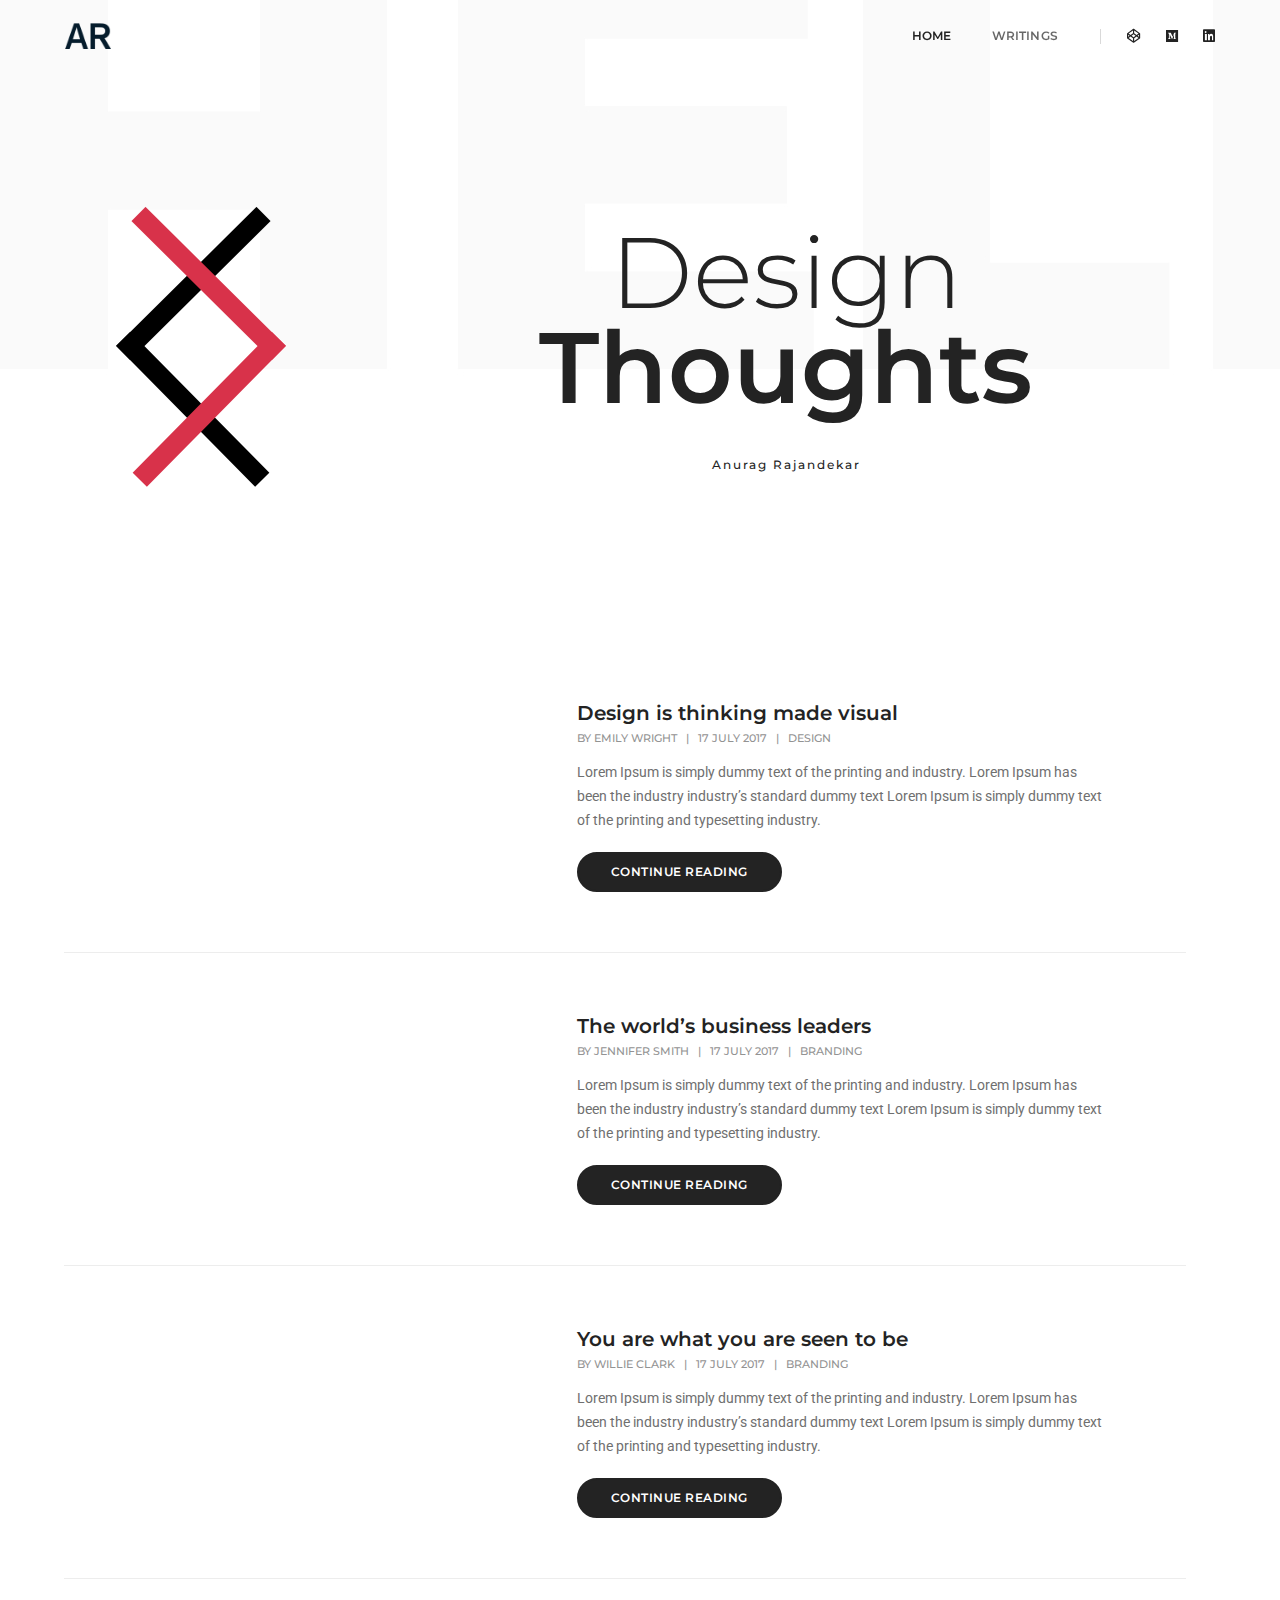
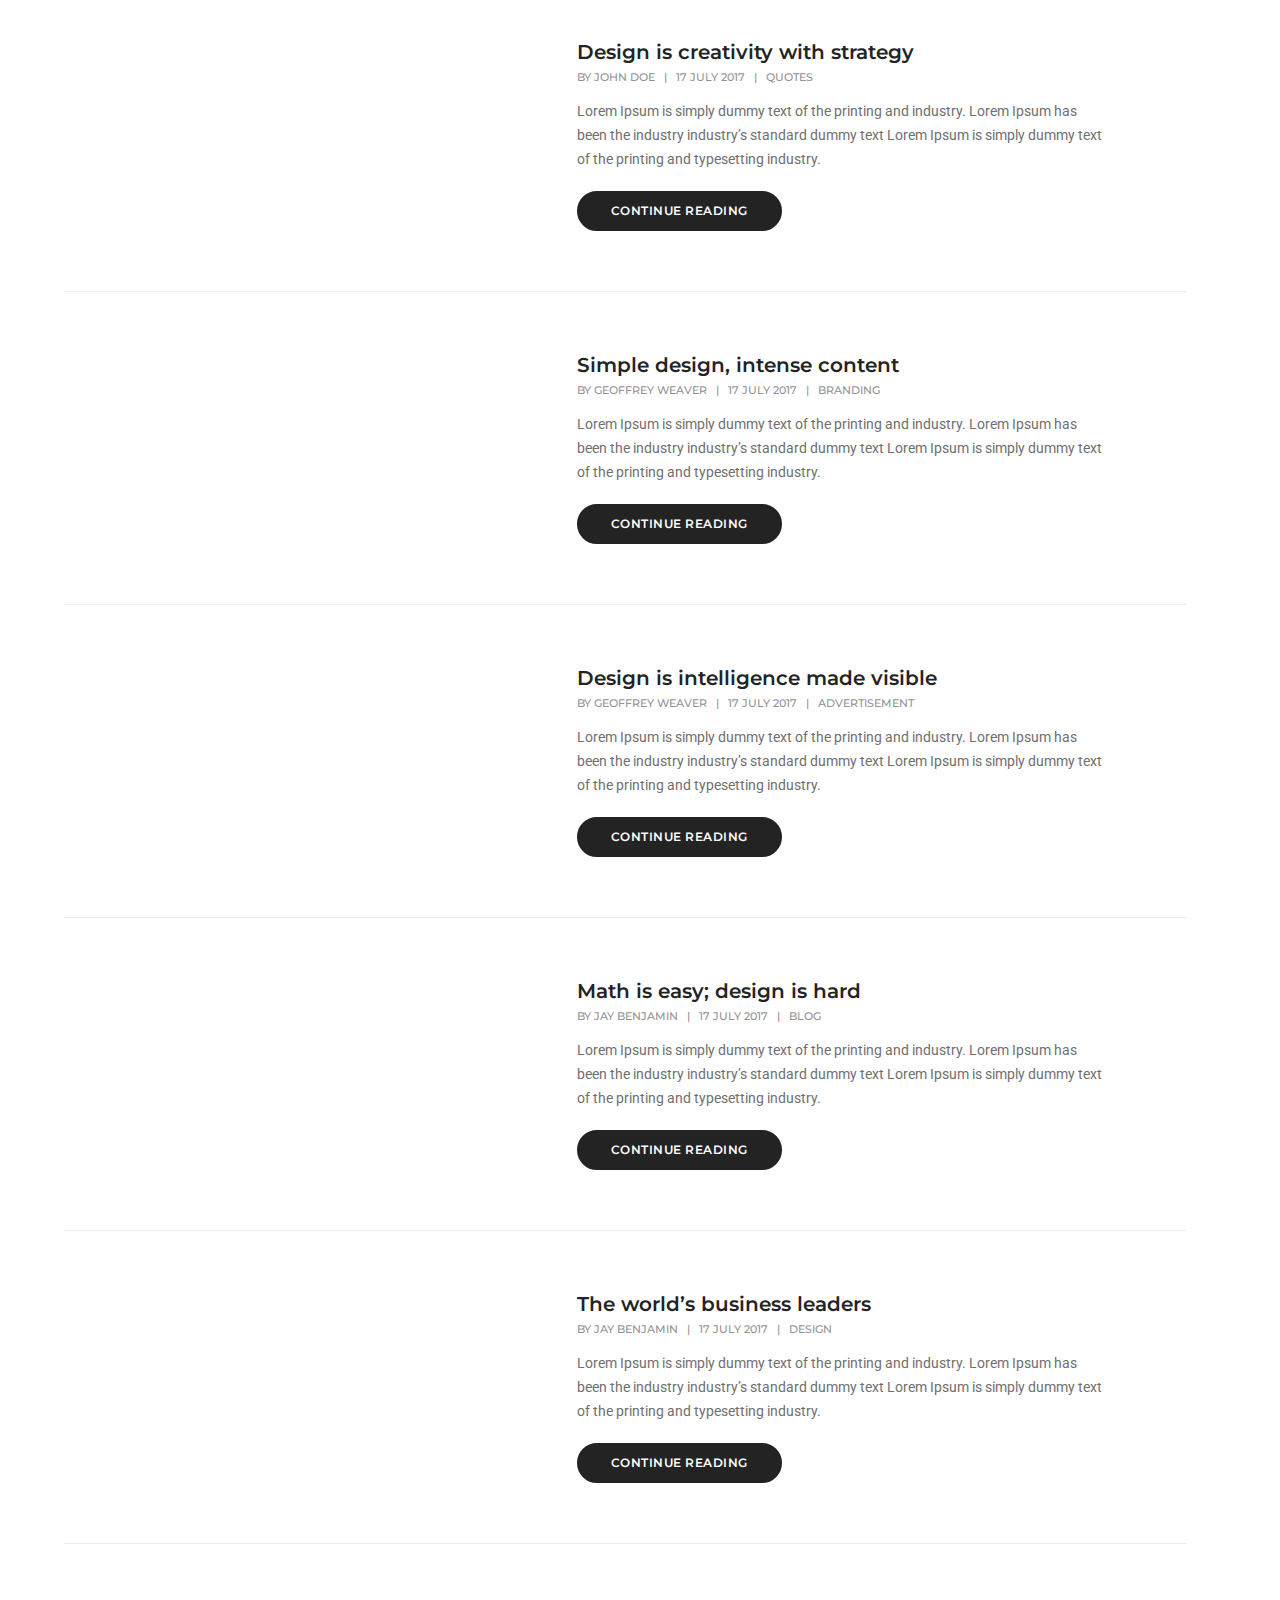
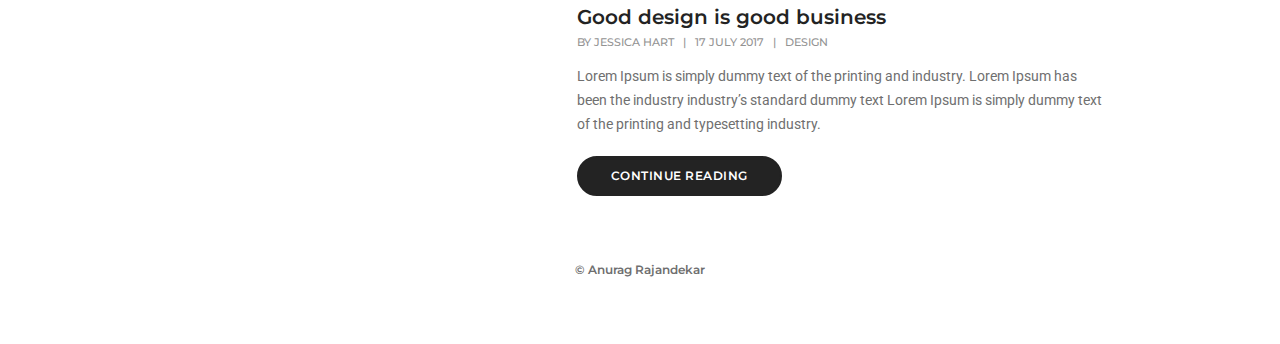
==== blog-list-full-width.html @ e28bc780 "Portfolio Site Changes" ====
<!doctype html>
<html class="no-js" lang="en">
    <head>
        <!-- title -->
        <title>POFO – Creative Agency, Corporate and Portfolio Multi-purpose Template</title>
        <meta charset="utf-8">
        <meta http-equiv="X-UA-Compatible" content="IE=edge" />
        <meta name="viewport" content="width=device-width,initial-scale=1.0,maximum-scale=1" />
        <meta name="author" content="ThemeZaa">
        <!-- description -->
        <meta name="description" content="POFO is a highly creative, modern, visually stunning and Bootstrap responsive multipurpose agency and portfolio HTML5 template with 25 ready home page demos.">
        <!-- keywords -->
        <meta name="keywords" content="creative, modern, clean, bootstrap responsive, html5, css3, portfolio, blog, agency, templates, multipurpose, one page, corporate, start-up, studio, branding, designer, freelancer, carousel, parallax, photography, personal, masonry, grid, coming soon, faq">
        <!-- favicon -->
        <link rel="shortcut icon" href="images/favicon.png">
        <link rel="apple-touch-icon" href="images/apple-touch-icon-57x57.png">
        <link rel="apple-touch-icon" sizes="72x72" href="images/apple-touch-icon-72x72.png">
        <link rel="apple-touch-icon" sizes="114x114" href="images/apple-touch-icon-114x114.png">
        <!-- animation -->
        <!-- <link rel="stylesheet" href="css/animate.css" /> -->
        <!-- bootstrap -->
        <link rel="stylesheet" href="css/bootstrap.min.css" />
        <!-- et line icon --> 
        <link rel="stylesheet" href="css/et-line-icons.css" />
        <!-- font-awesome icon -->
        <link rel="stylesheet" href="css/font-awesome.min.css" />
        <!-- themify icon -->
        <link rel="stylesheet" href="css/themify-icons.css">
        <!-- swiper carousel -->
        <link rel="stylesheet" href="css/swiper.min.css">
        <!-- justified gallery  -->
        <link rel="stylesheet" href="css/justified-gallery.min.css">
        <!-- magnific popup -->
        <link rel="stylesheet" href="css/magnific-popup.css" />
        <!-- revolution slider -->
        <link rel="stylesheet" type="text/css" href="revolution/css/settings.css" media="screen" />
        <link rel="stylesheet" type="text/css" href="revolution/css/layers.css">
        <link rel="stylesheet" type="text/css" href="revolution/css/navigation.css">
        <!-- bootsnav -->
        <link rel="stylesheet" href="css/bootsnav.css">
        <!-- style -->
        <link rel="stylesheet" href="css/style.css" />
        <!-- responsive css -->
        <link rel="stylesheet" href="css/responsive.css" />
        <!--[if IE]>
            <script src="js/html5shiv.js"></script>
        <![endif]-->
    </head>
    <body>
        <!-- start header -->
        <header>
            <!-- start navigation -->
            <nav class="navbar navbar-default bootsnav navbar-top header-light background-transparent nav-box-width navbar-expand-lg">
                <div class="container-fluid nav-header-container">
                    <!-- start logo -->
                    <div class="col-auto pl-0">
                        <a href="index.html" title="Pofo" class="logo"><img src="images/logo.png" data-rjs="images/logo@2x.png" class="logo-dark default" alt="Pofo"><img src="images/logo-white.png" data-rjs="images/logo-white@2x.png" alt="Pofo" class="logo-light"></a>
                    </div>
                    <!-- end logo -->
                    <div class="col accordion-menu pr-0 pr-md-3">
                        <button type="button" class="navbar-toggler collapsed" data-toggle="collapse" data-target="#navbar-collapse-toggle-1">
                            <span class="sr-only">toggle navigation</span>
                            <span class="icon-bar"></span>
                            <span class="icon-bar"></span>
                            <span class="icon-bar"></span>
                        </button>
                        <div class="navbar-collapse collapse justify-content-end" id="navbar-collapse-toggle-1">
                            <ul id="accordion" class="nav navbar-nav no-margin alt-font text-normal" data-in="fadeIn" data-out="fadeOut">
                                <!-- start menu item -->
                                <li class="dropdown megamenu-fw">
                                    <a href="index.html">Home</a>
                                </li>
                                <li class="dropdown megamenu-fw active">
                                    <a href="#">Writings</a>
                                </li>
                                <!-- end menu item -->
                            </ul>
                        </div>
                    </div>
                    <div class="col-auto pr-0">
                        <div class="header-social-icon d-none d-md-inline-block">
                            <a href="https://codepen.io/anuragrajandekar" title="Codepen" target="_blank"><i class="fab fa-codepen" aria-hidden="true"></i></a>
                            <a href="https://medium.com/@anurag.rajandekar" title="Medium" target="_blank"><i class="fab fa-medium"></i></a>
                            <a href="http://linkedin.com/anurag-rajandekar" title="Linkedin" target="_blank"><i class="fab fa-linkedin"></i></a>                          
                        </div>
                    </div>
                </div>
            </nav>
            <!-- end navigation --> 
        </header>
        <!-- end header -->

                <!-- start hero section -->
        <section class="wow fadeIn no-padding mobile-height parallax" data-stellar-background-ratio="0.5" style="background-image: url('images/homepage-option18-banner.jpg')">
            <div class="container text-center one-third-screen md-height-350px sm-height-500px xs-height-auto xs-padding-40px-top xs-padding-50px-bottom">
                <div class="row">
                    <div class="col-md-3 col-sm-3 col-xs-12 display-table one-third-screen md-height-350px sm-height-500px xs-height-auto text-center wow bounceInLeft xs-height-auto xs-margin-30px-bottom">
                        <div class="display-table-cell vertical-align-middle">
                            <img alt="" src="images/homepage-option18-image.png">
                        </div>
                    </div>
                    <div class="col-md-9 col-sm-9 col-xs-12 display-table one-third-screen md-height-350px sm-height-500px xs-height-auto text-center wow bounceInRight xs-height-auto">
                        <div class="display-table-cell vertical-align-middle">
                            <div class="font-weight-300 alt-font title-large text-extra-dark-gray display-inline-block vertical-align-bottom margin-auto">Design  <span class="font-weight-600 position-relative">Thoughts</span></div>
                            <div class="text-extra-dark-gray text-small margin-40px-top letter-spacing-2 alt-font xs-margin-10px-top">Anurag Rajandekar</div>
                        </div>
                    </div>
                </div>
            </div>
        </section>
        <!-- end hero section -->
        <!-- start blog list section --> 
        <section class="wow fadeIn no-padding">
            <div class="container-fluid padding-five-lr md-padding-25px-lr sm-padding-15px-lr">
                <div class="row">
                    <main class="col-12 col-lg-12 right-sidebar md-margin-60px-bottom sm-margin-40px-bottom md-padding-15px-lr">
                        <!-- start post item --> 
                        <div class="blog-post-content d-flex align-items-center flex-wrap margin-60px-bottom padding-60px-bottom border-bottom border-color-extra-light-gray md-margin-30px-bottom md-padding-30px-bottom text-center text-md-left md-no-border">
                            <div class="col-12 col-lg-5 blog-image p-0 md-margin-30px-bottom sm-margin-20px-bottom margin-45px-right md-no-margin-right">
                                <a href="blog-standard-post.html"><img src="http://placehold.it/1200x840" alt=""></a>
                            </div>
                            <div class="col-12 col-lg-6 blog-text p-0">
                                <div class="content margin-20px-bottom md-no-padding-left ">
                                    <a href="blog-standard-post.html" class="text-extra-dark-gray margin-5px-bottom alt-font text-extra-large font-weight-600 d-inline-block">Design is thinking made visual</a>
                                    <div class="text-medium-gray text-extra-small margin-15px-bottom text-uppercase alt-font"><span>By <a href="blog-grid.html" class="text-medium-gray">Emily Wright</a></span>&nbsp;&nbsp;&nbsp;|&nbsp;&nbsp;&nbsp;<span>17 july 2017</span>&nbsp;&nbsp;&nbsp;|&nbsp;&nbsp;&nbsp;<a href="blog-grid.html" class="text-medium-gray">Design</a></div>
                                    <p class="m-0 width-95">Lorem Ipsum is simply dummy text of the printing and industry. Lorem Ipsum has been the industry industry’s standard dummy text Lorem Ipsum is simply dummy text of the printing and typesetting industry.</p>
                                </div>
                                <a class="btn btn-medium btn-rounded btn-dark-gray text-uppercase" href="#">Continue Reading</a>
                            </div>
                        </div>
                        <!-- end post item -->  
                        <!-- start post item -->
                        <div class="blog-post-content d-flex align-items-center flex-wrap margin-60px-bottom padding-60px-bottom border-bottom border-color-extra-light-gray md-margin-30px-bottom md-padding-30px-bottom text-center text-md-left md-no-border">
                            <div class="col-12 col-lg-5 blog-image p-0 md-margin-30px-bottom sm-margin-20px-bottom margin-45px-right md-no-margin-right">
                                <a href="blog-gallery-post.html"><img src="http://placehold.it/1200x840" alt=""></a>
                            </div>
                            <div class="col-12 col-lg-6 blog-text p-0">
                                <div class="content margin-20px-bottom md-no-padding-left ">
                                    <a href="blog-gallery-post.html" class="text-extra-dark-gray margin-5px-bottom alt-font text-extra-large font-weight-600 d-inline-block">The world’s business leaders</a>
                                    <div class="text-medium-gray text-extra-small margin-15px-bottom text-uppercase alt-font"><span>By <a href="blog-grid.html" class="text-medium-gray">Jennifer Smith</a></span>&nbsp;&nbsp;&nbsp;|&nbsp;&nbsp;&nbsp;<span>17 july 2017</span>&nbsp;&nbsp;&nbsp;|&nbsp;&nbsp;&nbsp;<a href="blog-grid.html" class="text-medium-gray">Branding</a></div>
                                    <p class="m-0 width-95">Lorem Ipsum is simply dummy text of the printing and industry. Lorem Ipsum has been the industry industry’s standard dummy text Lorem Ipsum is simply dummy text of the printing and typesetting industry.</p>
                                </div>
                                <a class="btn btn-medium btn-rounded btn-dark-gray text-uppercase" href="#">Continue Reading</a>
                            </div>
                        </div>
                        <!-- end post item -->  
                        <!-- start post item -->
                        <div class="blog-post-content d-flex align-items-center flex-wrap margin-60px-bottom padding-60px-bottom border-bottom border-color-extra-light-gray md-margin-30px-bottom md-padding-30px-bottom text-center text-md-left md-no-border">
                            <div class="col-12 col-lg-5 blog-image p-0 md-margin-30px-bottom sm-margin-20px-bottom margin-45px-right md-no-margin-right">
                                <a href="blog-slider-post.html"><img src="http://placehold.it/1200x840" alt=""></a>
                            </div>
                            <div class="col-12 col-lg-6 blog-text p-0">
                                <div class="content margin-20px-bottom md-no-padding-left ">
                                    <a href="blog-slider-post.html" class="text-extra-dark-gray margin-5px-bottom alt-font text-extra-large font-weight-600 d-inline-block">You are what you are seen to be</a>
                                    <div class="text-medium-gray text-extra-small margin-15px-bottom text-uppercase alt-font"><span>By <a href="blog-grid.html" class="text-medium-gray">Willie Clark</a></span>&nbsp;&nbsp;&nbsp;|&nbsp;&nbsp;&nbsp;<span>17 july 2017</span>&nbsp;&nbsp;&nbsp;|&nbsp;&nbsp;&nbsp;<a href="blog-grid.html" class="text-medium-gray">Branding</a></div>
                                    <p class="m-0 width-95">Lorem Ipsum is simply dummy text of the printing and industry. Lorem Ipsum has been the industry industry’s standard dummy text Lorem Ipsum is simply dummy text of the printing and typesetting industry.</p>
                                </div>
                                <a class="btn btn-medium btn-rounded btn-dark-gray text-uppercase" href="#">Continue Reading</a>
                            </div>
                        </div>
                        <!-- end post item --> 
                        <!-- start post item -->
                        <div class="blog-post-content d-flex align-items-center flex-wrap margin-60px-bottom padding-60px-bottom border-bottom border-color-extra-light-gray md-margin-30px-bottom md-padding-30px-bottom text-center text-md-left md-no-border">
                            <div class="col-12 col-lg-5 blog-image p-0 md-margin-30px-bottom sm-margin-20px-bottom margin-45px-right md-no-margin-right">
                                <a href="blog-html5-video-post.html"><img src="http://placehold.it/1200x840" alt=""></a>
                            </div>
                            <div class="col-12 col-lg-6 blog-text p-0">
                                <div class="content margin-20px-bottom md-no-padding-left ">
                                    <a href="blog-html5-video-post.html" class="text-extra-dark-gray margin-5px-bottom alt-font text-extra-large font-weight-600 d-inline-block">Design is creativity with strategy</a>
                                    <div class="text-medium-gray text-extra-small margin-15px-bottom text-uppercase alt-font"><span>By <a href="blog-grid.html" class="text-medium-gray">John Doe</a></span>&nbsp;&nbsp;&nbsp;|&nbsp;&nbsp;&nbsp;<span>17 july 2017</span>&nbsp;&nbsp;&nbsp;|&nbsp;&nbsp;&nbsp;<a href="blog-grid.html" class="text-medium-gray">Quotes</a></div>
                                    <p class="m-0 width-95">Lorem Ipsum is simply dummy text of the printing and industry. Lorem Ipsum has been the industry industry’s standard dummy text Lorem Ipsum is simply dummy text of the printing and typesetting industry.</p>
                                </div>
                                <a class="btn btn-medium btn-rounded btn-dark-gray text-uppercase" href="#">Continue Reading</a>
                            </div>
                        </div>
                        <!-- end post item --> 
                        <!-- start post item -->
                        <div class="blog-post-content d-flex align-items-center flex-wrap margin-60px-bottom padding-60px-bottom border-bottom border-color-extra-light-gray md-margin-30px-bottom md-padding-30px-bottom text-center text-md-left md-no-border">
                            <div class="col-12 col-lg-5 blog-image p-0 md-margin-30px-bottom sm-margin-20px-bottom margin-45px-right md-no-margin-right">
                                <a href="blog-youtube-video-post.html"><img src="http://placehold.it/1200x840" alt=""></a>
                            </div>
                            <div class="col-12 col-lg-6 blog-text p-0">
                                <div class="content margin-20px-bottom md-no-padding-left ">
                                    <a href="blog-youtube-video-post.html" class="text-extra-dark-gray margin-5px-bottom alt-font text-extra-large font-weight-600 d-inline-block">Simple design, intense content</a>
                                    <div class="text-medium-gray text-extra-small margin-15px-bottom text-uppercase alt-font"><span>By <a href="blog-grid.html" class="text-medium-gray">Geoffrey Weaver</a></span>&nbsp;&nbsp;&nbsp;|&nbsp;&nbsp;&nbsp;<span>17 july 2017</span>&nbsp;&nbsp;&nbsp;|&nbsp;&nbsp;&nbsp;<a href="blog-grid.html" class="text-medium-gray">Branding</a></div>
                                    <p class="m-0 width-95">Lorem Ipsum is simply dummy text of the printing and industry. Lorem Ipsum has been the industry industry’s standard dummy text Lorem Ipsum is simply dummy text of the printing and typesetting industry.</p>
                                </div>
                                <a class="btn btn-medium btn-rounded btn-dark-gray text-uppercase" href="#">Continue Reading</a>
                            </div>
                        </div>
                        <!-- end post item -->   
                        <!-- start post item -->
                        <div class="blog-post-content d-flex align-items-center flex-wrap margin-60px-bottom padding-60px-bottom border-bottom border-color-extra-light-gray md-margin-30px-bottom md-padding-30px-bottom text-center text-md-left md-no-border">
                            <div class="col-12 col-lg-5 blog-image p-0 md-margin-30px-bottom sm-margin-20px-bottom margin-45px-right md-no-margin-right">
                                <a href="blog-vimeo-video-post.html"><img src="http://placehold.it/1200x840" alt=""></a>
                            </div>
                            <div class="col-12 col-lg-6 blog-text p-0">
                                <div class="content margin-20px-bottom md-no-padding-left">
                                    <a href="blog-vimeo-video-post.html" class="text-extra-dark-gray margin-5px-bottom alt-font text-extra-large font-weight-600 d-inline-block">Design is intelligence made visible</a>
                                    <div class="text-medium-gray text-extra-small margin-15px-bottom text-uppercase alt-font"><span>By <a href="blog-grid.html" class="text-medium-gray">Geoffrey Weaver</a></span>&nbsp;&nbsp;&nbsp;|&nbsp;&nbsp;&nbsp;<span>17 july 2017</span>&nbsp;&nbsp;&nbsp;|&nbsp;&nbsp;&nbsp;<a href="blog-grid.html" class="text-medium-gray">Advertisement</a></div>
                                    <p class="m-0 width-95">Lorem Ipsum is simply dummy text of the printing and industry. Lorem Ipsum has been the industry industry’s standard dummy text Lorem Ipsum is simply dummy text of the printing and typesetting industry.</p>
                                </div>
                                <a class="btn btn-medium btn-rounded btn-dark-gray text-uppercase" href="#">Continue Reading</a>
                            </div>
                        </div>
                        <!-- end post item -->  
                        <!-- start post item -->
                        <div class="blog-post-content d-flex align-items-center flex-wrap margin-60px-bottom padding-60px-bottom border-bottom border-color-extra-light-gray md-margin-30px-bottom md-padding-30px-bottom text-center text-md-left md-no-border">
                            <div class="col-12 col-lg-5 blog-image p-0 md-margin-30px-bottom sm-margin-20px-bottom margin-45px-right md-no-margin-right">
                                <a href="blog-standard-post.html"><img src="http://placehold.it/1200x840" alt=""></a>
                            </div>
                            <div class="col-12 col-lg-6 blog-text p-0">
                                <div class="content margin-20px-bottom md-no-padding-left ">
                                    <a href="blog-standard-post.html" class="text-extra-dark-gray margin-5px-bottom alt-font text-extra-large font-weight-600 d-inline-block">Math is easy; design is hard</a>
                                    <div class="text-medium-gray text-extra-small margin-15px-bottom text-uppercase alt-font"><span>By <a href="blog-grid.html" class="text-medium-gray">Jay Benjamin</a></span>&nbsp;&nbsp;&nbsp;|&nbsp;&nbsp;&nbsp;<span>17 july 2017</span>&nbsp;&nbsp;&nbsp;|&nbsp;&nbsp;&nbsp;<a href="blog-grid.html" class="text-medium-gray">Blog</a></div>
                                    <p class="m-0 width-95">Lorem Ipsum is simply dummy text of the printing and industry. Lorem Ipsum has been the industry industry’s standard dummy text Lorem Ipsum is simply dummy text of the printing and typesetting industry.</p>
                                </div>
                                <a class="btn btn-medium btn-rounded btn-dark-gray text-uppercase" href="#">Continue Reading</a>
                            </div>
                        </div>
                        <!-- end post item -->  
                        <!-- start post item -->
                        <div class="blog-post-content d-flex align-items-center flex-wrap margin-60px-bottom padding-60px-bottom border-bottom border-color-extra-light-gray md-margin-30px-bottom md-padding-30px-bottom text-center text-md-left md-no-border">
                            <div class="col-12 col-lg-5 blog-image p-0 md-margin-30px-bottom sm-margin-20px-bottom margin-45px-right md-no-margin-right">
                                <a href="blog-html5-video-post.html"><img src="http://placehold.it/1200x840" alt=""></a>
                            </div>
                            <div class="col-12 col-lg-6 blog-text p-0">
                                <div class="content margin-20px-bottom md-no-padding-left ">
                                    <a href="blog-html5-video-post.html" class="text-extra-dark-gray margin-5px-bottom alt-font text-extra-large font-weight-600 d-inline-block">The world’s business leaders</a>
                                    <div class="text-medium-gray text-extra-small margin-15px-bottom text-uppercase alt-font"><span>By <a href="blog-grid.html" class="text-medium-gray">Jay Benjamin</a></span>&nbsp;&nbsp;&nbsp;|&nbsp;&nbsp;&nbsp;<span>17 july 2017</span>&nbsp;&nbsp;&nbsp;|&nbsp;&nbsp;&nbsp;<a href="blog-grid.html" class="text-medium-gray">Design</a></div>
                                    <p class="m-0 width-95">Lorem Ipsum is simply dummy text of the printing and industry. Lorem Ipsum has been the industry industry’s standard dummy text Lorem Ipsum is simply dummy text of the printing and typesetting industry.</p>
                                </div>
                                <a class="btn btn-medium btn-rounded btn-dark-gray text-uppercase" href="#">Continue Reading</a>
                            </div>
                        </div>
                        <!-- end post item -->  
                        <!-- start post item -->
                        <div class="blog-post-content d-flex align-items-center flex-wrap text-center text-md-left">
                            <div class="col-12 col-lg-5 blog-image p-0 md-margin-30px-bottom sm-margin-20px-bottom margin-45px-right md-no-margin-right">
                                <a href="blog-blog-gallery-post.html-post.html"><img src="http://placehold.it/1200x840" alt=""></a>
                            </div>
                            <div class="col-12 col-lg-6 blog-text p-0">
                                <div class="content margin-20px-bottom md-no-padding-left ">
                                    <a href="blog-blog-gallery-post.html-post.html" class="text-extra-dark-gray margin-5px-bottom alt-font text-extra-large font-weight-600 d-inline-block">Good design is good business</a>
                                    <div class="text-medium-gray text-extra-small margin-15px-bottom text-uppercase alt-font"><span>By <a href="blog-grid.html" class="text-medium-gray">Jessica Hart</a></span>&nbsp;&nbsp;&nbsp;|&nbsp;&nbsp;&nbsp;<span>17 july 2017</span>&nbsp;&nbsp;&nbsp;|&nbsp;&nbsp;&nbsp;<a href="blog-grid.html" class="text-medium-gray">Design</a></div>
                                    <p class="m-0 width-95">Lorem Ipsum is simply dummy text of the printing and industry. Lorem Ipsum has been the industry industry’s standard dummy text Lorem Ipsum is simply dummy text of the printing and typesetting industry.</p>
                                </div>
                                <a class="btn btn-medium btn-rounded btn-dark-gray text-uppercase" href="#">Continue Reading</a>
                            </div>
                        </div>
                        <!-- end post item -->  
                    </main>
                    
                </div>
            </div>
        </section>
        <!-- end blog list section -->  
        <!-- start footer -->
        <footer class="footer-center-logo2 padding-five-tb xs-padding-30px-tb">
            <div class="container">
                <div class="row equalize xs-equalize-auto">
                    <!-- start copyright -->
                    <div class="col-lg-12 col-md-12 col-sm-12 col-xs-12 text-center alt-font text-small display-table sm-text-center">
                        <div class="display-table-cell vertical-align-middle">
                            <b>&COPY; Anurag Rajandekar</b>
                        </div>
                    </div>
                    <!-- end copyright -->
                </div>
            </div>
        </footer>
        <!-- end footer -->
        <!-- start scroll to top -->
        <a class="scroll-top-arrow" href="javascript:void(0);"><i class="ti-arrow-up"></i></a>
        <!-- end scroll to top  -->
        <!-- javascript libraries -->
        <script type="text/javascript" src="js/jquery.js"></script>
        <script type="text/javascript" src="js/modernizr.js"></script>
        <script type="text/javascript" src="js/bootstrap.bundle.js"></script>
        <script type="text/javascript" src="js/jquery.easing.1.3.js"></script>
        <script type="text/javascript" src="js/skrollr.min.js"></script>
        <script type="text/javascript" src="js/smooth-scroll.js"></script>
        <script type="text/javascript" src="js/jquery.appear.js"></script>
        <!-- menu navigation -->
        <script type="text/javascript" src="js/bootsnav.js"></script>
        <script type="text/javascript" src="js/jquery.nav.js"></script>
        <!-- animation -->
        <script type="text/javascript" src="js/wow.min.js"></script>
        <!-- page scroll -->
        <script type="text/javascript" src="js/page-scroll.js"></script>
        <!-- swiper carousel -->
        <script type="text/javascript" src="js/swiper.min.js"></script>
        <!-- counter -->
        <script type="text/javascript" src="js/jquery.count-to.js"></script>
        <!-- parallax -->
        <script type="text/javascript" src="js/jquery.stellar.js"></script>
        <!-- magnific popup -->
        <script type="text/javascript" src="js/jquery.magnific-popup.min.js"></script>
        <!-- portfolio with shorting tab -->
        <script type="text/javascript" src="js/isotope.pkgd.min.js"></script>
        <!-- images loaded -->
        <script type="text/javascript" src="js/imagesloaded.pkgd.min.js"></script>
        <!-- pull menu -->
        <script type="text/javascript" src="js/classie.js"></script>
        <script type="text/javascript" src="js/hamburger-menu.js"></script>
        <!-- counter  -->
        <script type="text/javascript" src="js/counter.js"></script>
        <!-- fit video  -->
        <script type="text/javascript" src="js/jquery.fitvids.js"></script>
        <!-- skill bars  -->
        <script type="text/javascript" src="js/skill.bars.jquery.js"></script> 
        <!-- justified gallery  -->
        <script type="text/javascript" src="js/justified-gallery.min.js"></script>
        <!--pie chart-->
        <script type="text/javascript" src="js/jquery.easypiechart.min.js"></script>
        <!-- retina -->
        <script type="text/javascript" src="js/retina.min.js"></script>
        <!-- revolution -->
        <script type="text/javascript" src="revolution/js/jquery.themepunch.tools.min.js"></script>
        <script type="text/javascript" src="revolution/js/jquery.themepunch.revolution.min.js"></script>
        <!-- revolution slider extensions (load below extensions JS files only on local file systems to make the slider work! The following part can be removed on server for on demand loading) -->
        <!--<script type="text/javascript" src="revolution/js/extensions/revolution.extension.actions.min.js"></script>
        <script type="text/javascript" src="revolution/js/extensions/revolution.extension.carousel.min.js"></script>
        <script type="text/javascript" src="revolution/js/extensions/revolution.extension.kenburn.min.js"></script>
        <script type="text/javascript" src="revolution/js/extensions/revolution.extension.layeranimation.min.js"></script>
        <script type="text/javascript" src="revolution/js/extensions/revolution.extension.migration.min.js"></script>
        <script type="text/javascript" src="revolution/js/extensions/revolution.extension.navigation.min.js"></script>
        <script type="text/javascript" src="revolution/js/extensions/revolution.extension.parallax.min.js"></script>
        <script type="text/javascript" src="revolution/js/extensions/revolution.extension.slideanims.min.js"></script>
        <script type="text/javascript" src="revolution/js/extensions/revolution.extension.video.min.js"></script>-->
        <!-- setting -->
        <script type="text/javascript" src="js/main.js"></script>
    </body>
</html>
---- css/et-line-icons.css ----
@font-face {
	font-family: 'et-line';
	src:url('../fonts/et-line.eot');
	src:url('../fonts/et-line.eot?#iefix') format('embedded-opentype'),
		url('../fonts/et-line.woff') format('woff'),
		url('../fonts/et-line.ttf') format('truetype'),
		url('../fonts/et-line.svg#et-line') format('svg');
	font-weight: normal;
	font-style: normal;
}

/* Use the following CSS code if you want to use data attributes for inserting your icons */
[data-icon]:before {
	font-family: 'et-line';
	content: attr(data-icon);
	speak: none;
	font-weight: normal;
	font-variant: normal;
	text-transform: none;
	line-height: 1;
	-webkit-font-smoothing: antialiased;
	-moz-osx-font-smoothing: grayscale;
	display:inline-block;
}

/* Use the following CSS code if you want to have a class per icon */
/*
Instead of a list of all class selectors,
you can use the generic selector below, but it's slower:
[class*="icon-"] {
*/
.icon-mobile, .icon-laptop, .icon-desktop, .icon-tablet, .icon-phone, .icon-document, .icon-documents, .icon-search, .icon-clipboard, .icon-newspaper, .icon-notebook, .icon-book-open, .icon-browser, .icon-calendar, .icon-presentation, .icon-picture, .icon-pictures, .icon-video, .icon-camera, .icon-printer, .icon-toolbox, .icon-briefcase, .icon-wallet, .icon-gift, .icon-bargraph, .icon-grid, .icon-expand, .icon-focus, .icon-edit, .icon-adjustments, .icon-ribbon, .icon-hourglass, .icon-lock, .icon-megaphone, .icon-shield, .icon-trophy, .icon-flag, .icon-map, .icon-puzzle, .icon-basket, .icon-envelope, .icon-streetsign, .icon-telescope, .icon-gears, .icon-key, .icon-paperclip, .icon-attachment, .icon-pricetags, .icon-lightbulb, .icon-layers, .icon-pencil, .icon-tools, .icon-tools-2, .icon-scissors, .icon-paintbrush, .icon-magnifying-glass, .icon-circle-compass, .icon-linegraph, .icon-mic, .icon-strategy, .icon-beaker, .icon-caution, .icon-recycle, .icon-anchor, .icon-profile-male, .icon-profile-female, .icon-bike, .icon-wine, .icon-hotairballoon, .icon-globe, .icon-genius, .icon-map-pin, .icon-dial, .icon-chat, .icon-heart, .icon-cloud, .icon-upload, .icon-download, .icon-target, .icon-hazardous, .icon-piechart, .icon-speedometer, .icon-global, .icon-compass, .icon-lifesaver, .icon-clock, .icon-aperture, .icon-quote, .icon-scope, .icon-alarmclock, .icon-refresh, .icon-happy, .icon-sad, .icon-facebook, .icon-twitter, .icon-googleplus, .icon-rss, .icon-tumblr, .icon-linkedin, .icon-dribbble {
	font-family: 'et-line';
	speak: none;
	font-style: normal;
	font-weight: normal;
	font-variant: normal;
	text-transform: none;
	line-height: 1.1;
	-webkit-font-smoothing: antialiased;
	-moz-osx-font-smoothing: grayscale;
	display:inline-block;
}
.icon-mobile:before {
	content: "\e000";
}
.icon-laptop:before {
	content: "\e001";
}
.icon-desktop:before {
	content: "\e002";
}
.icon-tablet:before {
	content: "\e003";
}
.icon-phone:before {
	content: "\e004";
}
.icon-document:before {
	content: "\e005";
}
.icon-documents:before {
	content: "\e006";
}
.icon-search:before {
	content: "\e007";
}
.icon-clipboard:before {
	content: "\e008";
}
.icon-newspaper:before {
	content: "\e009";
}
.icon-notebook:before {
	content: "\e00a";
}
.icon-book-open:before {
	content: "\e00b";
}
.icon-browser:before {
	content: "\e00c";
}
.icon-calendar:before {
	content: "\e00d";
}
.icon-presentation:before {
	content: "\e00e";
}
.icon-picture:before {
	content: "\e00f";
}
.icon-pictures:before {
	content: "\e010";
}
.icon-video:before {
	content: "\e011";
}
.icon-camera:before {
	content: "\e012";
}
.icon-printer:before {
	content: "\e013";
}
.icon-toolbox:before {
	content: "\e014";
}
.icon-briefcase:before {
	content: "\e015";
}
.icon-wallet:before {
	content: "\e016";
}
.icon-gift:before {
	content: "\e017";
}
.icon-bargraph:before {
	content: "\e018";
}
.icon-grid:before {
	content: "\e019";
}
.icon-expand:before {
	content: "\e01a";
}
.icon-focus:before {
	content: "\e01b";
}
.icon-edit:before {
	content: "\e01c";
}
.icon-adjustments:before {
	content: "\e01d";
}
.icon-ribbon:before {
	content: "\e01e";
}
.icon-hourglass:before {
	content: "\e01f";
}
.icon-lock:before {
	content: "\e020";
}
.icon-megaphone:before {
	content: "\e021";
}
.icon-shield:before {
	content: "\e022";
}
.icon-trophy:before {
	content: "\e023";
}
.icon-flag:before {
	content: "\e024";
}
.icon-map:before {
	content: "\e025";
}
.icon-puzzle:before {
	content: "\e026";
}
.icon-basket:before {
	content: "\e027";
}
.icon-envelope:before {
	content: "\e028";
}
.icon-streetsign:before {
	content: "\e029";
}
.icon-telescope:before {
	content: "\e02a";
}
.icon-gears:before {
	content: "\e02b";
}
.icon-key:before {
	content: "\e02c";
}
.icon-paperclip:before {
	content: "\e02d";
}
.icon-attachment:before {
	content: "\e02e";
}
.icon-pricetags:before {
	content: "\e02f";
}
.icon-lightbulb:before {
	content: "\e030";
}
.icon-layers:before {
	content: "\e031";
}
.icon-pencil:before {
	content: "\e032";
}
.icon-tools:before {
	content: "\e033";
}
.icon-tools-2:before {
	content: "\e034";
}
.icon-scissors:before {
	content: "\e035";
}
.icon-paintbrush:before {
	content: "\e036";
}
.icon-magnifying-glass:before {
	content: "\e037";
}
.icon-circle-compass:before {
	content: "\e038";
}
.icon-linegraph:before {
	content: "\e039";
}
.icon-mic:before {
	content: "\e03a";
}
.icon-strategy:before {
	content: "\e03b";
}
.icon-beaker:before {
	content: "\e03c";
}
.icon-caution:before {
	content: "\e03d";
}
.icon-recycle:before {
	content: "\e03e";
}
.icon-anchor:before {
	content: "\e03f";
}
.icon-profile-male:before {
	content: "\e040";
}
.icon-profile-female:before {
	content: "\e041";
}
.icon-bike:before {
	content: "\e042";
}
.icon-wine:before {
	content: "\e043";
}
.icon-hotairballoon:before {
	content: "\e044";
}
.icon-globe:before {
	content: "\e045";
}
.icon-genius:before {
	content: "\e046";
}
.icon-map-pin:before {
	content: "\e047";
}
.icon-dial:before {
	content: "\e048";
}
.icon-chat:before {
	content: "\e049";
}
.icon-heart:before {
	content: "\e04a";
}
.icon-cloud:before {
	content: "\e04b";
}
.icon-upload:before {
	content: "\e04c";
}
.icon-download:before {
	content: "\e04d";
}
.icon-target:before {
	content: "\e04e";
}
.icon-hazardous:before {
	content: "\e04f";
}
.icon-piechart:before {
	content: "\e050";
}
.icon-speedometer:before {
	content: "\e051";
}
.icon-global:before {
	content: "\e052";
}
.icon-compass:before {
	content: "\e053";
}
.icon-lifesaver:before {
	content: "\e054";
}
.icon-clock:before {
	content: "\e055";
}
.icon-aperture:before {
	content: "\e056";
}
.icon-quote:before {
	content: "\e057";
}
.icon-scope:before {
	content: "\e058";
}
.icon-alarmclock:before {
	content: "\e059";
}
.icon-refresh:before {
	content: "\e05a";
}
.icon-happy:before {
	content: "\e05b";
}
.icon-sad:before {
	content: "\e05c";
}
.icon-facebook:before {
	content: "\e05d";
}
.icon-twitter:before {
	content: "\e05e";
}
.icon-googleplus:before {
	content: "\e05f";
}
.icon-rss:before {
	content: "\e060";
}
.icon-tumblr:before {
	content: "\e061";
}
.icon-linkedin:before {
	content: "\e062";
}
.icon-dribbble:before {
	content: "\e063";
}
---- css/themify-icons.css ----
@font-face {
	font-family: 'themify';
	src:url('../fonts/themify.eot?-fvbane');
	src:url('../fonts/themify.eot?#iefix-fvbane') format('embedded-opentype'),
		url('../fonts/themify.woff?-fvbane') format('woff'),
		url('../fonts/themify.ttf?-fvbane') format('truetype'),
		url('../fonts/themify.svg?-fvbane#themify') format('svg');
	font-weight: normal;
	font-style: normal;
}

[class^="ti-"], [class*=" ti-"] {
	font-family: 'themify';
	speak: none;
	font-style: normal;
	font-weight: normal;
	font-variant: normal;
	text-transform: none;
	line-height: 1;

	/* Better Font Rendering =========== */
	-webkit-font-smoothing: antialiased;
	-moz-osx-font-smoothing: grayscale;
}

.ti-wand:before {
	content: "\e600";
}
.ti-volume:before {
	content: "\e601";
}
.ti-user:before {
	content: "\e602";
}
.ti-unlock:before {
	content: "\e603";
}
.ti-unlink:before {
	content: "\e604";
}
.ti-trash:before {
	content: "\e605";
}
.ti-thought:before {
	content: "\e606";
}
.ti-target:before {
	content: "\e607";
}
.ti-tag:before {
	content: "\e608";
}
.ti-tablet:before {
	content: "\e609";
}
.ti-star:before {
	content: "\e60a";
}
.ti-spray:before {
	content: "\e60b";
}
.ti-signal:before {
	content: "\e60c";
}
.ti-shopping-cart:before {
	content: "\e60d";
}
.ti-shopping-cart-full:before {
	content: "\e60e";
}
.ti-settings:before {
	content: "\e60f";
}
.ti-search:before {
	content: "\e610";
}
.ti-zoom-in:before {
	content: "\e611";
}
.ti-zoom-out:before {
	content: "\e612";
}
.ti-cut:before {
	content: "\e613";
}
.ti-ruler:before {
	content: "\e614";
}
.ti-ruler-pencil:before {
	content: "\e615";
}
.ti-ruler-alt:before {
	content: "\e616";
}
.ti-bookmark:before {
	content: "\e617";
}
.ti-bookmark-alt:before {
	content: "\e618";
}
.ti-reload:before {
	content: "\e619";
}
.ti-plus:before {
	content: "\e61a";
}
.ti-pin:before {
	content: "\e61b";
}
.ti-pencil:before {
	content: "\e61c";
}
.ti-pencil-alt:before {
	content: "\e61d";
}
.ti-paint-roller:before {
	content: "\e61e";
}
.ti-paint-bucket:before {
	content: "\e61f";
}
.ti-na:before {
	content: "\e620";
}
.ti-mobile:before {
	content: "\e621";
}
.ti-minus:before {
	content: "\e622";
}
.ti-medall:before {
	content: "\e623";
}
.ti-medall-alt:before {
	content: "\e624";
}
.ti-marker:before {
	content: "\e625";
}
.ti-marker-alt:before {
	content: "\e626";
}
.ti-arrow-up:before {
	content: "\e627";
}
.ti-arrow-right:before {
	content: "\e628";
}
.ti-arrow-left:before {
	content: "\e629";
}
.ti-arrow-down:before {
	content: "\e62a";
}
.ti-lock:before {
	content: "\e62b";
}
.ti-location-arrow:before {
	content: "\e62c";
}
.ti-link:before {
	content: "\e62d";
}
.ti-layout:before {
	content: "\e62e";
}
.ti-layers:before {
	content: "\e62f";
}
.ti-layers-alt:before {
	content: "\e630";
}
.ti-key:before {
	content: "\e631";
}
.ti-import:before {
	content: "\e632";
}
.ti-image:before {
	content: "\e633";
}
.ti-heart:before {
	content: "\e634";
}
.ti-heart-broken:before {
	content: "\e635";
}
.ti-hand-stop:before {
	content: "\e636";
}
.ti-hand-open:before {
	content: "\e637";
}
.ti-hand-drag:before {
	content: "\e638";
}
.ti-folder:before {
	content: "\e639";
}
.ti-flag:before {
	content: "\e63a";
}
.ti-flag-alt:before {
	content: "\e63b";
}
.ti-flag-alt-2:before {
	content: "\e63c";
}
.ti-eye:before {
	content: "\e63d";
}
.ti-export:before {
	content: "\e63e";
}
.ti-exchange-vertical:before {
	content: "\e63f";
}
.ti-desktop:before {
	content: "\e640";
}
.ti-cup:before {
	content: "\e641";
}
.ti-crown:before {
	content: "\e642";
}
.ti-comments:before {
	content: "\e643";
}
.ti-comment:before {
	content: "\e644";
}
.ti-comment-alt:before {
	content: "\e645";
}
.ti-close:before {
	content: "\e646";
}
.ti-clip:before {
	content: "\e647";
}
.ti-angle-up:before {
	content: "\e648";
}
.ti-angle-right:before {
	content: "\e649";
}
.ti-angle-left:before {
	content: "\e64a";
}
.ti-angle-down:before {
	content: "\e64b";
}
.ti-check:before {
	content: "\e64c";
}
.ti-check-box:before {
	content: "\e64d";
}
.ti-camera:before {
	content: "\e64e";
}
.ti-announcement:before {
	content: "\e64f";
}
.ti-brush:before {
	content: "\e650";
}
.ti-briefcase:before {
	content: "\e651";
}
.ti-bolt:before {
	content: "\e652";
}
.ti-bolt-alt:before {
	content: "\e653";
}
.ti-blackboard:before {
	content: "\e654";
}
.ti-bag:before {
	content: "\e655";
}
.ti-move:before {
	content: "\e656";
}
.ti-arrows-vertical:before {
	content: "\e657";
}
.ti-arrows-horizontal:before {
	content: "\e658";
}
.ti-fullscreen:before {
	content: "\e659";
}
.ti-arrow-top-right:before {
	content: "\e65a";
}
.ti-arrow-top-left:before {
	content: "\e65b";
}
.ti-arrow-circle-up:before {
	content: "\e65c";
}
.ti-arrow-circle-right:before {
	content: "\e65d";
}
.ti-arrow-circle-left:before {
	content: "\e65e";
}
.ti-arrow-circle-down:before {
	content: "\e65f";
}
.ti-angle-double-up:before {
	content: "\e660";
}
.ti-angle-double-right:before {
	content: "\e661";
}
.ti-angle-double-left:before {
	content: "\e662";
}
.ti-angle-double-down:before {
	content: "\e663";
}
.ti-zip:before {
	content: "\e664";
}
.ti-world:before {
	content: "\e665";
}
.ti-wheelchair:before {
	content: "\e666";
}
.ti-view-list:before {
	content: "\e667";
}
.ti-view-list-alt:before {
	content: "\e668";
}
.ti-view-grid:before {
	content: "\e669";
}
.ti-uppercase:before {
	content: "\e66a";
}
.ti-upload:before {
	content: "\e66b";
}
.ti-underline:before {
	content: "\e66c";
}
.ti-truck:before {
	content: "\e66d";
}
.ti-timer:before {
	content: "\e66e";
}
.ti-ticket:before {
	content: "\e66f";
}
.ti-thumb-up:before {
	content: "\e670";
}
.ti-thumb-down:before {
	content: "\e671";
}
.ti-text:before {
	content: "\e672";
}
.ti-stats-up:before {
	content: "\e673";
}
.ti-stats-down:before {
	content: "\e674";
}
.ti-split-v:before {
	content: "\e675";
}
.ti-split-h:before {
	content: "\e676";
}
.ti-smallcap:before {
	content: "\e677";
}
.ti-shine:before {
	content: "\e678";
}
.ti-shift-right:before {
	content: "\e679";
}
.ti-shift-left:before {
	content: "\e67a";
}
.ti-shield:before {
	content: "\e67b";
}
.ti-notepad:before {
	content: "\e67c";
}
.ti-server:before {
	content: "\e67d";
}
.ti-quote-right:before {
	content: "\e67e";
}
.ti-quote-left:before {
	content: "\e67f";
}
.ti-pulse:before {
	content: "\e680";
}
.ti-printer:before {
	content: "\e681";
}
.ti-power-off:before {
	content: "\e682";
}
.ti-plug:before {
	content: "\e683";
}
.ti-pie-chart:before {
	content: "\e684";
}
.ti-paragraph:before {
	content: "\e685";
}
.ti-panel:before {
	content: "\e686";
}
.ti-package:before {
	content: "\e687";
}
.ti-music:before {
	content: "\e688";
}
.ti-music-alt:before {
	content: "\e689";
}
.ti-mouse:before {
	content: "\e68a";
}
.ti-mouse-alt:before {
	content: "\e68b";
}
.ti-money:before {
	content: "\e68c";
}
.ti-microphone:before {
	content: "\e68d";
}
.ti-menu:before {
	content: "\e68e";
}
.ti-menu-alt:before {
	content: "\e68f";
}
.ti-map:before {
	content: "\e690";
}
.ti-map-alt:before {
	content: "\e691";
}
.ti-loop:before {
	content: "\e692";
}
.ti-location-pin:before {
	content: "\e693";
}
.ti-list:before {
	content: "\e694";
}
.ti-light-bulb:before {
	content: "\e695";
}
.ti-Italic:before {
	content: "\e696";
}
.ti-info:before {
	content: "\e697";
}
.ti-infinite:before {
	content: "\e698";
}
.ti-id-badge:before {
	content: "\e699";
}
.ti-hummer:before {
	content: "\e69a";
}
.ti-home:before {
	content: "\e69b";
}
.ti-help:before {
	content: "\e69c";
}
.ti-headphone:before {
	content: "\e69d";
}
.ti-harddrives:before {
	content: "\e69e";
}
.ti-harddrive:before {
	content: "\e69f";
}
.ti-gift:before {
	content: "\e6a0";
}
.ti-game:before {
	content: "\e6a1";
}
.ti-filter:before {
	content: "\e6a2";
}
.ti-files:before {
	content: "\e6a3";
}
.ti-file:before {
	content: "\e6a4";
}
.ti-eraser:before {
	content: "\e6a5";
}
.ti-envelope:before {
	content: "\e6a6";
}
.ti-download:before {
	content: "\e6a7";
}
.ti-direction:before {
	content: "\e6a8";
}
.ti-direction-alt:before {
	content: "\e6a9";
}
.ti-dashboard:before {
	content: "\e6aa";
}
.ti-control-stop:before {
	content: "\e6ab";
}
.ti-control-shuffle:before {
	content: "\e6ac";
}
.ti-control-play:before {
	content: "\e6ad";
}
.ti-control-pause:before {
	content: "\e6ae";
}
.ti-control-forward:before {
	content: "\e6af";
}
.ti-control-backward:before {
	content: "\e6b0";
}
.ti-cloud:before {
	content: "\e6b1";
}
.ti-cloud-up:before {
	content: "\e6b2";
}
.ti-cloud-down:before {
	content: "\e6b3";
}
.ti-clipboard:before {
	content: "\e6b4";
}
.ti-car:before {
	content: "\e6b5";
}
.ti-calendar:before {
	content: "\e6b6";
}
.ti-book:before {
	content: "\e6b7";
}
.ti-bell:before {
	content: "\e6b8";
}
.ti-basketball:before {
	content: "\e6b9";
}
.ti-bar-chart:before {
	content: "\e6ba";
}
.ti-bar-chart-alt:before {
	content: "\e6bb";
}
.ti-back-right:before {
	content: "\e6bc";
}
.ti-back-left:before {
	content: "\e6bd";
}
.ti-arrows-corner:before {
	content: "\e6be";
}
.ti-archive:before {
	content: "\e6bf";
}
.ti-anchor:before {
	content: "\e6c0";
}
.ti-align-right:before {
	content: "\e6c1";
}
.ti-align-left:before {
	content: "\e6c2";
}
.ti-align-justify:before {
	content: "\e6c3";
}
.ti-align-center:before {
	content: "\e6c4";
}
.ti-alert:before {
	content: "\e6c5";
}
.ti-alarm-clock:before {
	content: "\e6c6";
}
.ti-agenda:before {
	content: "\e6c7";
}
.ti-write:before {
	content: "\e6c8";
}
.ti-window:before {
	content: "\e6c9";
}
.ti-widgetized:before {
	content: "\e6ca";
}
.ti-widget:before {
	content: "\e6cb";
}
.ti-widget-alt:before {
	content: "\e6cc";
}
.ti-wallet:before {
	content: "\e6cd";
}
.ti-video-clapper:before {
	content: "\e6ce";
}
.ti-video-camera:before {
	content: "\e6cf";
}
.ti-vector:before {
	content: "\e6d0";
}
.ti-themify-logo:before {
	content: "\e6d1";
}
.ti-themify-favicon:before {
	content: "\e6d2";
}
.ti-themify-favicon-alt:before {
	content: "\e6d3";
}
.ti-support:before {
	content: "\e6d4";
}
.ti-stamp:before {
	content: "\e6d5";
}
.ti-split-v-alt:before {
	content: "\e6d6";
}
.ti-slice:before {
	content: "\e6d7";
}
.ti-shortcode:before {
	content: "\e6d8";
}
.ti-shift-right-alt:before {
	content: "\e6d9";
}
.ti-shift-left-alt:before {
	content: "\e6da";
}
.ti-ruler-alt-2:before {
	content: "\e6db";
}
.ti-receipt:before {
	content: "\e6dc";
}
.ti-pin2:before {
	content: "\e6dd";
}
.ti-pin-alt:before {
	content: "\e6de";
}
.ti-pencil-alt2:before {
	content: "\e6df";
}
.ti-palette:before {
	content: "\e6e0";
}
.ti-more:before {
	content: "\e6e1";
}
.ti-more-alt:before {
	content: "\e6e2";
}
.ti-microphone-alt:before {
	content: "\e6e3";
}
.ti-magnet:before {
	content: "\e6e4";
}
.ti-line-double:before {
	content: "\e6e5";
}
.ti-line-dotted:before {
	content: "\e6e6";
}
.ti-line-dashed:before {
	content: "\e6e7";
}
.ti-layout-width-full:before {
	content: "\e6e8";
}
.ti-layout-width-default:before {
	content: "\e6e9";
}
.ti-layout-width-default-alt:before {
	content: "\e6ea";
}
.ti-layout-tab:before {
	content: "\e6eb";
}
.ti-layout-tab-window:before {
	content: "\e6ec";
}
.ti-layout-tab-v:before {
	content: "\e6ed";
}
.ti-layout-tab-min:before {
	content: "\e6ee";
}
.ti-layout-slider:before {
	content: "\e6ef";
}
.ti-layout-slider-alt:before {
	content: "\e6f0";
}
.ti-layout-sidebar-right:before {
	content: "\e6f1";
}
.ti-layout-sidebar-none:before {
	content: "\e6f2";
}
.ti-layout-sidebar-left:before {
	content: "\e6f3";
}
.ti-layout-placeholder:before {
	content: "\e6f4";
}
.ti-layout-menu:before {
	content: "\e6f5";
}
.ti-layout-menu-v:before {
	content: "\e6f6";
}
.ti-layout-menu-separated:before {
	content: "\e6f7";
}
.ti-layout-menu-full:before {
	content: "\e6f8";
}
.ti-layout-media-right-alt:before {
	content: "\e6f9";
}
.ti-layout-media-right:before {
	content: "\e6fa";
}
.ti-layout-media-overlay:before {
	content: "\e6fb";
}
.ti-layout-media-overlay-alt:before {
	content: "\e6fc";
}
.ti-layout-media-overlay-alt-2:before {
	content: "\e6fd";
}
.ti-layout-media-left-alt:before {
	content: "\e6fe";
}
.ti-layout-media-left:before {
	content: "\e6ff";
}
.ti-layout-media-center-alt:before {
	content: "\e700";
}
.ti-layout-media-center:before {
	content: "\e701";
}
.ti-layout-list-thumb:before {
	content: "\e702";
}
.ti-layout-list-thumb-alt:before {
	content: "\e703";
}
.ti-layout-list-post:before {
	content: "\e704";
}
.ti-layout-list-large-image:before {
	content: "\e705";
}
.ti-layout-line-solid:before {
	content: "\e706";
}
.ti-layout-grid4:before {
	content: "\e707";
}
.ti-layout-grid3:before {
	content: "\e708";
}
.ti-layout-grid2:before {
	content: "\e709";
}
.ti-layout-grid2-thumb:before {
	content: "\e70a";
}
.ti-layout-cta-right:before {
	content: "\e70b";
}
.ti-layout-cta-left:before {
	content: "\e70c";
}
.ti-layout-cta-center:before {
	content: "\e70d";
}
.ti-layout-cta-btn-right:before {
	content: "\e70e";
}
.ti-layout-cta-btn-left:before {
	content: "\e70f";
}
.ti-layout-column4:before {
	content: "\e710";
}
.ti-layout-column3:before {
	content: "\e711";
}
.ti-layout-column2:before {
	content: "\e712";
}
.ti-layout-accordion-separated:before {
	content: "\e713";
}
.ti-layout-accordion-merged:before {
	content: "\e714";
}
.ti-layout-accordion-list:before {
	content: "\e715";
}
.ti-ink-pen:before {
	content: "\e716";
}
.ti-info-alt:before {
	content: "\e717";
}
.ti-help-alt:before {
	content: "\e718";
}
.ti-headphone-alt:before {
	content: "\e719";
}
.ti-hand-point-up:before {
	content: "\e71a";
}
.ti-hand-point-right:before {
	content: "\e71b";
}
.ti-hand-point-left:before {
	content: "\e71c";
}
.ti-hand-point-down:before {
	content: "\e71d";
}
.ti-gallery:before {
	content: "\e71e";
}
.ti-face-smile:before {
	content: "\e71f";
}
.ti-face-sad:before {
	content: "\e720";
}
.ti-credit-card:before {
	content: "\e721";
}
.ti-control-skip-forward:before {
	content: "\e722";
}
.ti-control-skip-backward:before {
	content: "\e723";
}
.ti-control-record:before {
	content: "\e724";
}
.ti-control-eject:before {
	content: "\e725";
}
.ti-comments-smiley:before {
	content: "\e726";
}
.ti-brush-alt:before {
	content: "\e727";
}
.ti-youtube:before {
	content: "\e728";
}
.ti-vimeo:before {
	content: "\e729";
}
.ti-twitter:before {
	content: "\e72a";
}
.ti-time:before {
	content: "\e72b";
}
.ti-tumblr:before {
	content: "\e72c";
}
.ti-skype:before {
	content: "\e72d";
}
.ti-share:before {
	content: "\e72e";
}
.ti-share-alt:before {
	content: "\e72f";
}
.ti-rocket:before {
	content: "\e730";
}
.ti-pinterest:before {
	content: "\e731";
}
.ti-new-window:before {
	content: "\e732";
}
.ti-microsoft:before {
	content: "\e733";
}
.ti-list-ol:before {
	content: "\e734";
}
.ti-linkedin:before {
	content: "\e735";
}
.ti-layout-sidebar-2:before {
	content: "\e736";
}
.ti-layout-grid4-alt:before {
	content: "\e737";
}
.ti-layout-grid3-alt:before {
	content: "\e738";
}
.ti-layout-grid2-alt:before {
	content: "\e739";
}
.ti-layout-column4-alt:before {
	content: "\e73a";
}
.ti-layout-column3-alt:before {
	content: "\e73b";
}
.ti-layout-column2-alt:before {
	content: "\e73c";
}
.ti-instagram:before {
	content: "\e73d";
}
.ti-google:before {
	content: "\e73e";
}
.ti-github:before {
	content: "\e73f";
}
.ti-flickr:before {
	content: "\e740";
}
.ti-facebook:before {
	content: "\e741";
}
.ti-dropbox:before {
	content: "\e742";
}
.ti-dribbble:before {
	content: "\e743";
}
.ti-apple:before {
	content: "\e744";
}
.ti-android:before {
	content: "\e745";
}
.ti-save:before {
	content: "\e746";
}
.ti-save-alt:before {
	content: "\e747";
}
.ti-yahoo:before {
	content: "\e748";
}
.ti-wordpress:before {
	content: "\e749";
}
.ti-vimeo-alt:before {
	content: "\e74a";
}
.ti-twitter-alt:before {
	content: "\e74b";
}
.ti-tumblr-alt:before {
	content: "\e74c";
}
.ti-trello:before {
	content: "\e74d";
}
.ti-stack-overflow:before {
	content: "\e74e";
}
.ti-soundcloud:before {
	content: "\e74f";
}
.ti-sharethis:before {
	content: "\e750";
}
.ti-sharethis-alt:before {
	content: "\e751";
}
.ti-reddit:before {
	content: "\e752";
}
.ti-pinterest-alt:before {
	content: "\e753";
}
.ti-microsoft-alt:before {
	content: "\e754";
}
.ti-linux:before {
	content: "\e755";
}
.ti-jsfiddle:before {
	content: "\e756";
}
.ti-joomla:before {
	content: "\e757";
}
.ti-html5:before {
	content: "\e758";
}
.ti-flickr-alt:before {
	content: "\e759";
}
.ti-email:before {
	content: "\e75a";
}
.ti-drupal:before {
	content: "\e75b";
}
.ti-dropbox-alt:before {
	content: "\e75c";
}
.ti-css3:before {
	content: "\e75d";
}
.ti-rss:before {
	content: "\e75e";
}
.ti-rss-alt:before {
	content: "\e75f";
}
---- css/justified-gallery.min.css ----
/*!
 * justifiedGallery - v3.7.0
 * http://miromannino.github.io/Justified-Gallery/
 * Copyright (c) 2018 Miro Mannino
 * Licensed under the MIT license.
 */
.justified-gallery {
  width: 100%;
  position: relative;
  overflow: hidden;
}
.justified-gallery > a,
.justified-gallery > div,
.justified-gallery > figure {
  position: absolute;
  display: inline-block;
  overflow: hidden;
  /* background: #888888; To have gray placeholders while the gallery is loading with waitThumbnailsLoad = false */
  filter: "alpha(opacity=10)";
  opacity: 0.1;
  margin: 0;
  padding: 0;
}
.justified-gallery > a > img,
.justified-gallery > div > img,
.justified-gallery > figure > img,
.justified-gallery > a > a > img,
.justified-gallery > div > a > img,
.justified-gallery > figure > a > img {
  position: absolute;
  top: 50%;
  left: 50%;
  margin: 0;
  padding: 0;
  border: none;
  filter: "alpha(opacity=0)";
  opacity: 0;
}
.justified-gallery > a > .caption,
.justified-gallery > div > .caption,
.justified-gallery > figure > .caption {
  display: none;
  position: absolute;
  bottom: 0;
  padding: 5px;
  background-color: #000000;
  left: 0;
  right: 0;
  margin: 0;
  color: white;
  font-size: 12px;
  font-weight: 300;
  font-family: sans-serif;
}
.justified-gallery > a > .caption.caption-visible,
.justified-gallery > div > .caption.caption-visible,
.justified-gallery > figure > .caption.caption-visible {
  display: initial;
  filter: "alpha(opacity=70)";
  opacity: 0.7;
  -webkit-transition: opacity 500ms ease-in;
  -moz-transition: opacity 500ms ease-in;
  -o-transition: opacity 500ms ease-in;
  transition: opacity 500ms ease-in;
}
.justified-gallery > .entry-visible {
  filter: "alpha(opacity=100)";
  opacity: 1;
  background: none;
}
.justified-gallery > .entry-visible > img,
.justified-gallery > .entry-visible > a > img {
  filter: "alpha(opacity=100)";
  opacity: 1;
  -webkit-transition: opacity 500ms ease-in;
  -moz-transition: opacity 500ms ease-in;
  -o-transition: opacity 500ms ease-in;
  transition: opacity 500ms ease-in;
}
.justified-gallery > .jg-filtered {
  display: none;
}
.justified-gallery > .spinner {
  position: absolute;
  bottom: 0;
  margin-left: -24px;
  padding: 10px 0 10px 0;
  left: 50%;
  filter: "alpha(opacity=100)";
  opacity: 1;
  overflow: initial;
}
.justified-gallery > .spinner > span {
  display: inline-block;
  filter: "alpha(opacity=0)";
  opacity: 0;
  width: 8px;
  height: 8px;
  margin: 0 4px 0 4px;
  background-color: #000;
  border-radius: 6px;
}
---- css/bootsnav.css ----
/* ==============================================================

Template name : Bootsnav - Multi Purpose Header
Categorie : Bootstrap Menu in CSS
Author : adamnurdin01
Version : v.1.2
Created : 2016-06-02
Last update : 2016-10-19

============================================================== */

nav.bootsnav .megamenu-fw .dropdown-menu {left: auto;}
nav.bootsnav .megamenu-content {padding: 15px; width: 100%;}
nav.bootsnav .megamenu-content .title{margin-top: 0;}
nav.bootsnav .dropdown.megamenu-fw .dropdown-menu {left: 0; right: 0;}

/* navbar */
nav.navbar.bootsnav{margin-bottom: 0; -moz-border-radius: 0px; -webkit-border-radius: 0px; -o-border-radius: 0px; border-radius: 0px; border: none; border-bottom: solid 1px #e0e0e0;}
nav.navbar.bootsnav ul.nav > li > a{color: #6f6f6f; background-color: transparent !important;}
nav.navbar.bootsnav ul.nav li.megamenu-fw > a:hover,nav.navbar.bootsnav ul.nav li.megamenu-fw > a:focus,nav.navbar.bootsnav ul.nav li.active > a:hover,nav.navbar.bootsnav ul.nav li.active > a:focus,nav.navbar.bootsnav ul.nav li.active > a{background-color: transparent;}
nav.navbar.bootsnav .navbar-toggle{background-color: transparent !important; border: none; padding: 0; font-size: 18px; position: relative; top: 5px;}
nav.navbar.bootsnav ul.nav ul.dropdown-menu > li > a{white-space:normal;}
ul.menu-col{padding: 0; margin: 0; list-style: none;}
ul.menu-col li a{ color: #6f6f6f;}
ul.menu-col li a:hover,ul.menu-col li a:focus{text-decoration: none;}

/* navbar full */
nav.bootsnav.navbar-full{padding-bottom: 10px;padding-top: 10px;}
nav.bootsnav.navbar-full .navbar-header{display: block;}
nav.bootsnav.navbar-full .navbar-toggler{display: inline-block; margin-right: 0; position: relative; top: 0; font-size: 30px; -webkit-transition: all 1s ease-in-out; -moz-transition: all 1s ease-in-out; -o-transition: all 1s ease-in-out; -ms-transition: all 1s ease-in-out; transition: all 1s ease-in-out; margin: 0;}
nav.bootsnav.navbar-full .navbar-toggler:hover, nav.bootsnav.navbar-full .navbar-toggler:focus {background-color: inherit;}
nav.bootsnav.navbar-full .navbar-collapse{ position: fixed; width: 100%; height: 100% !important; top: 0; left: 0; padding: 0; display: none !important; z-index: 9; max-height: 100% !important}
nav.bootsnav.navbar-full .navbar-collapse.in{ display: block !important;}
nav.bootsnav.navbar-full .navbar-collapse .nav-full{ overflow: auto;}
nav.bootsnav.navbar-full .navbar-collapse .wrap-full-menu{ display: table-cell;vertical-align: middle; overflow: auto; background: rgba(0,0,0,.88)}
nav.bootsnav.navbar-full .navbar-collapse .nav-full::-webkit-scrollbar {width: 0;}
nav.bootsnav.navbar-full .navbar-collapse .nav-full::-moz-scrollbar { width: 0;}
nav.bootsnav.navbar-full .navbar-collapse .nav-full::-ms-scrollbar { width: 0;}
nav.bootsnav.navbar-full .navbar-collapse .nav-full::-o-scrollbar { width: 0;}
nav.bootsnav.navbar-full .navbar-collapse .nav{ display: block; width: 100%; }
nav.navbar.bootsnav.navbar-full li{margin: 20px 0}
nav.navbar.bootsnav.navbar-full li a{font-size: 22px !important; color: #232323; font-weight: bold; line-height: 26px !important; background: transparent}
nav.navbar.bootsnav.navbar-full li.dropdown ul{padding: 5px 15px !important}
nav.navbar.bootsnav.navbar-full li.dropdown ul.dropdown-menu {top: 0px !important; left: auto; margin: 0; top: 10px; padding:10px 20px; position: relative; float: none; background: inherit; border: 0; box-shadow: none;}
nav.navbar.bootsnav.navbar-full li.dropdown ul.dropdown-menu li{margin: 5px 0; }
nav.navbar.bootsnav.navbar-full li.dropdown ul.dropdown-menu li a {color: #232323 !important;  border: none !important; padding: 0; font-size: 14px !important; font-weight: normal}
nav.navbar.bootsnav.navbar-full li.dropdown ul.dropdown-menu li a:hover {color: #ff214f !important;}
nav.navbar.bootsnav.navbar-full ul > li a {padding-left: 35px;position: relative;}
nav.navbar.bootsnav.navbar-full ul > li a:hover, nav.navbar.bootsnav.navbar-full ul li.dropdown.open a{color:#ff214f; }
nav.navbar.bootsnav.navbar-full ul > li a:hover:after, nav.navbar.bootsnav.navbar-full ul li.dropdown.open a:after{background: #ff214f}
nav.navbar.bootsnav.navbar-full ul > li a::after {background: #dbdbdb none repeat scroll 0 0; content: ""; display: inline-block; height: 4px;left: 0;position: absolute;top: 14px;width: 18px;}
nav.navbar.bootsnav.navbar-full ul > li.dropdown ul.dropdown-menu li a:after{display: none}
nav.navbar.bootsnav.navbar-full ul > li.dropdown ul.dropdown-menu{padding-left: 50px !important}
.close-full-menu { background: #000 none repeat scroll 0 0; position: absolute; right: 0; top: 0; z-index: 78}
.close-full-menu > a {float: left; padding: 10px 15px;}

/* atribute navigation */
.attr-nav{float: right;display: inline-block;margin-left: 13px;margin-right: -15px;}
.attr-nav > ul{ padding: 0; margin: 0 0 -7px 0; list-style: none; display: inline-block;}
.attr-nav > ul > li{float: left;display: block;}
.attr-nav > ul > li > a{color: #6f6f6f;display: block;padding: 28px 15px;position: relative;}
.attr-nav > ul > li > a span.badge{position: absolute; top: 50%; margin-top: -15px; right: 5px; font-size: 10px; padding: 0; width: 15px; height: 15px; padding-top: 2px;}
.attr-nav > ul > li.dropdown ul.dropdown-menu{ -moz-border-radius: 0px; -webkit-border-radius: 0px; -o-border-radius: 0px;border-radius: 0px; border: solid 1px #e0e0e0;}
ul.cart-list{ padding: 0 !important; width: 250px !important;}
ul.cart-list > li{ position: relative; border-bottom: solid 1px #efefef; padding: 15px 15px 23px 15px !important;}
ul.cart-list > li > a.photo{ padding: 0 !important; margin-right: 15px; float: left; display: block; width: 50px; height: 50px; left: 15px;top: 15px;}
ul.cart-list > li img{ width: 50px; height: 50px; border: solid 1px #efefef;}
ul.cart-list > li > h6{margin: 0;}
ul.cart-list > li > h6 > a.photo{ padding: 0 !important; display: block;}
ul.cart-list > li > p{ margin-bottom: 0;}
ul.cart-list > li.total{ background-color: #f5f5f5; padding-bottom: 15px !important;}
ul.cart-list > li.total > .btn{ display: inline-block; border-bottom: solid 1px #efefef !important;}
ul.cart-list > li .price{font-weight: bold;}
ul.cart-list > li.total > span{ padding-top: 8px;}

/* top search */
.top-search{background-color: #333;padding: 10px 0; display: none;}
.top-search input.form-control{ background-color: transparent; border: none; color: #fff; height: 40px; padding: 0 15px;}
.top-search .input-group-addon{ background-color: transparent; border: none; color: #fff; padding-left: 0; padding-right: 0;}
.top-search .input-group-addon.close-search{ cursor: pointer;}

/* side menu */
body{ -webkit-transition: all 0.3s ease-in-out;-moz-transition: all 0.3s ease-in-out;-o-transition: all 0.3s ease-in-out;-ms-transition: all 0.3s ease-in-out;transition: all 0.3s ease-in-out;}
body.on-side{    margin-left: -280px;}
.side{ position: fixed;overflow-y: auto; top: 0; right: -280px; width: 280px;padding: 25px 30px; height: 100%; display: block;background-color: #333; -webkit-transition: all 0.3s ease-in-out;-moz-transition: all 0.3s ease-in-out;-o-transition: all 0.3s ease-in-out;-ms-transition: all 0.3s ease-in-out;transition: all 0.3s ease-in-out;z-index: 9;}
.side.on{ right: 0;}
.side .close-side{ float: right; color: #fff; position: relative; z-index: 2; font-size: 16px;}
.side .widget{ position: relative; z-index: 1; margin-bottom: 25px;}
.side .widget .title{color: #fff;margin-bottom: 15px;}
.side .widget ul.link{padding: 0;margin: 0; list-style: none;}
.side .widget ul.link li a{color: #9f9f9f; letter-spacing: 1px;}
.side .widget ul.link li a:focus,
.side .widget ul.link li a:hover{color: #fff; text-decoration: none;}

/* share */
nav.navbar.bootsnav .share{padding: 0 30px; margin-bottom: 30px;}
nav.navbar.bootsnav .share ul{display: inline-block; padding: 0; margin: 0 0 -7px 0;list-style: none;}
nav.navbar.bootsnav .share ul > li{float: left;display: block;margin-right: 5px;}
nav.navbar.bootsnav .share ul > li > a{display: table-cell; vertical-align: middle;text-align: center; width: 35px; height: 35px;-moz-border-radius: 50%;-webkit-border-radius: 50%; -o-border-radius: 50%; border-radius: 50%; background-color: #cfcfcf; color: #fff;}

/* transparent */
nav.navbar.bootsnav.navbar-fixed{ position: fixed; display: block; width: 100%;}
nav.navbar.bootsnav.no-background{ -webkit-transition: all 1s ease-in-out;-moz-transition: all 1s ease-in-out;-o-transition: all 1s ease-in-out;-ms-transition: all 1s ease-in-out;transition: all 1s ease-in-out;}

/* navbar sticky */
.wrap-sticky{ position: relative; -webkit-transition: all 0.3s ease-in-out;-moz-transition: all 0.3s ease-in-out;-o-transition: all 0.3s ease-in-out;-ms-transition: all 0.3s ease-in-out;transition: all 0.3s ease-in-out;}
.wrap-sticky nav.navbar.bootsnav{ position: absolute; width: 100%; left: 0; top: 0;}
.wrap-sticky nav.navbar.bootsnav.sticked{ position: fixed; -webkit-transition: all 0.2s ease-in-out;-moz-transition: all 0.2s ease-in-out;-o-transition: all 0.2s ease-in-out;-ms-transition: all 0.2s ease-in-out;transition: all 0.2s ease-in-out;}
body.on-side .wrap-sticky nav.navbar.bootsnav.sticked{left: -280px;}

@media (min-width: 1024px) and (max-width:1400px) {
    
    body.wrap-nav-sidebar .wrapper .container{width: 100%;padding-left: 30px;}
}

@media (min-width: 1024px) {

    /* general navbar */
    nav.navbar.bootsnav ul.nav > li > a {padding: 30px 15px;}    
    nav.navbar.bootsnav ul.nav > li.dropdown > a.dropdown-toggle:after{font-family: 'FontAwesome'; content: "\f0d7"; margin-left: 5px; margin-top: 2px;}    
    nav.navbar.bootsnav li.dropdown ul.dropdown-menu{-moz-border-radius: 0px;-webkit-border-radius: 0px;-o-border-radius: 0px; border-radius: 0px; border: none;} 
    nav.navbar.bootsnav li.dropdown ul.dropdown-menu > li a:hover,
    nav.navbar.bootsnav li.dropdown ul.dropdown-menu > li:last-child > a{border-bottom: none;}
    nav.navbar.bootsnav ul.navbar-right li.dropdown ul.dropdown-menu li a{text-align: right;}
    nav.navbar.bootsnav ul.dropdown-menu.megamenu-content.tabbed{padding: 0;}
    nav.navbar.bootsnav ul.dropdown-menu.megamenu-content.tabbed > li{padding: 0;}
    nav.navbar.bootsnav ul.dropdown-menu.megamenu-content .col-menu{padding: 0 30px; margin: 0 -0.5px; border-left: solid 1px #f0f0f0;}
    nav.navbar.bootsnav ul.dropdown-menu.megamenu-content .col-menu:first-child{border-left: none;}
    nav.navbar.bootsnav ul.dropdown-menu.megamenu-content .col-menu:last-child{border-right: none;}
    nav.navbar.bootsnav ul.dropdown-menu.megamenu-content .content{display: none;}
    nav.navbar.bootsnav ul.dropdown-menu.megamenu-content .content ul.menu-col li a{text-align: left;padding: 5px 0;display: block;width: 100%;margin-bottom: 0;border-bottom: none;color: #6f6f6f;}
    nav.navbar.bootsnav.on ul.dropdown-menu.megamenu-content .content{display: block !important;height: auto !important;}

    /* navbar transparent */  
    nav.navbar.bootsnav.no-background{ background-color: transparent; border: none;}
    nav.navbar.bootsnav.navbar-transparent .attr-nav{ padding-left: 15px; margin-left: 30px; }

    nav.navbar.bootsnav.navbar-transparent.white{ background-color: rgba(255,255,255,0.3); border-bottom: solid 1px #bbb; }
    nav.navbar.navbar-inverse.bootsnav.navbar-transparent.dark, nav.navbar.bootsnav.navbar-transparent.dark{ background-color: rgba(0,0,0,0.3); border-bottom: solid 1px #555;}
    nav.navbar.bootsnav.navbar-transparent.white .attr-nav{ border-left: solid 1px #bbb; }
    nav.navbar.navbar-inverse.bootsnav.navbar-transparent.dark .attr-nav, nav.navbar.bootsnav.navbar-transparent.dark .attr-nav{ border-left: solid 1px #555; }
    nav.navbar.bootsnav.no-background.white .attr-nav > ul > li > a, nav.navbar.bootsnav.navbar-transparent.white .attr-nav > ul > li > a, nav.navbar.bootsnav.navbar-transparent.white ul.nav > li > a, nav.navbar.bootsnav.no-background.white ul.nav > li > a{ color: #fff; }
    nav.navbar.bootsnav.navbar-fixed.navbar-transparent .logo-scrolled, nav.navbar.bootsnav.navbar-fixed.no-background .logo-scrolled{ display: none; }
    nav.navbar.bootsnav.navbar-fixed.navbar-transparent .logo-display, nav.navbar.bootsnav.navbar-fixed.no-background .logo-display{ display: block; }
    nav.navbar.bootsnav.navbar-fixed .logo-display{ display: none; }
    nav.navbar.bootsnav.navbar-fixed .logo-scrolled{ display: block; }

    /* atribute navigation */
    .attr-nav > ul > li.dropdown ul.dropdown-menu{ margin-top: 0; margin-left: 55px; width: 250px; left: -250px; }  

    /* menu center */
    nav.navbar.bootsnav.menu-center .container{ position: relative; }
    nav.navbar.bootsnav.menu-center ul.nav.navbar-center{ float:none; margin: 0 auto; display: table; table-layout: fixed; }
    nav.navbar.bootsnav.menu-center .navbar-header, nav.navbar.bootsnav.menu-center .attr-nav{ position: absolute; }
    nav.navbar.bootsnav.menu-center .attr-nav{ right: 15px; }

    /* navbar brand top */
    nav.bootsnav.navbar-brand-top .navbar-header{ display: block; width: 100%; text-align: center; }
    nav.bootsnav.navbar-brand-top ul.nav > li.dropdown > ul.dropdown-menu{ margin-top: 2px; }
    nav.bootsnav.navbar-brand-top ul.nav > li.dropdown.megamenu-fw > ul.dropdown-menu{ margin-top: 0; }
    nav.bootsnav.navbar-brand-top .navbar-header .navbar-brand{ display: inline-block; float: none; margin: 0; }
    nav.bootsnav.navbar-brand-top .navbar-collapse{ text-align: center; }
    /*nav.bootsnav.navbar-brand-top ul.nav{ display: inline-block; float: none; margin: 0 0 -5px 0; }*/

    /* navbar center */
    nav.bootsnav.brand-center .navbar-header{ display: block; width: 100%; position: absolute; text-align: center; top: 0; left: 0; }
    nav.bootsnav.brand-center .navbar-brand{ display: inline-block; float: none; }
    nav.bootsnav.brand-center .navbar-collapse{ text-align: center; display: inline-block; padding-left: 0; padding-right: 0;}
    nav.bootsnav.brand-center ul.nav > li.dropdown > ul.dropdown-menu{ margin-top: 2px; }
    nav.bootsnav.brand-center ul.nav > li.dropdown.megamenu-fw > ul.dropdown-menu{ margin-top: 0; }
    nav.bootsnav.brand-center .navbar-collapse .col-half{ width: 50%; float: left; display: block; }
    nav.bootsnav.brand-center .navbar-collapse .col-half.left{ text-align: right; padding-right: 100px; }
    nav.bootsnav.brand-center .navbar-collapse .col-half.right{ text-align: left; padding-left: 100px; }
    nav.bootsnav.brand-center ul.nav{ float: none !important; margin-bottom: -5px !important; display: inline-block !important; }
    nav.bootsnav.brand-center ul.nav.navbar-right{ margin: 0; }
    nav.bootsnav.brand-center.center-side .navbar-collapse .col-half.left{ text-align: left; padding-right: 100px; }
    nav.bootsnav.brand-center.center-side .navbar-collapse .col-half.right{ text-align: right; padding-left: 100px;}

    /*  navbar sidebar */
    body.wrap-nav-sidebar .wrapper{ padding-left:260px;overflow-x:hidden; }
    nav.bootsnav.navbar-sidebar{ position:fixed;width:260px;overflow:hidden;left:0;padding:0 0 0 0 !important;background:#fff; }
    nav.bootsnav.navbar-sidebar .scroller{ width:280px;overflow-y:auto;overflow-x:hidden; }
    nav.bootsnav.navbar-sidebar .container-fluid, nav.bootsnav.navbar-sidebar .container{ padding:0 !important; }
    nav.bootsnav.navbar-sidebar .navbar-header{ float:none;display:block;width:260px;padding:10px 15px;margin:10px 0 0 0 !important; }
    nav.bootsnav.navbar-sidebar .navbar-collapse{ padding:0 !important;width:260px; }
    nav.bootsnav.navbar-sidebar ul.nav{ float:none;display:block;width:100%;padding:0 15px !important;margin:0 0 30px 0; }
    nav.bootsnav.navbar-sidebar ul.nav li{ float:none !important; }
    nav.bootsnav.navbar-sidebar ul.nav > li > a{ padding:10px 15px;font-weight:bold; }
    nav.bootsnav.navbar-sidebar ul.nav > li.dropdown > a:after{ float:right; }
    nav.bootsnav.navbar-sidebar ul.nav li.dropdown ul.dropdown-menu{ left:100%;top:0;position:relative !important;left:0 !important;width:100% !important;height:auto !important;background-color:transparent;border:none !important;padding:0; }
    nav.bootsnav.navbar-sidebar ul.nav .megamenu-content .col-menu{ border:none !important; }
    nav.bootsnav.navbar-sidebar ul.nav > li.dropdown > ul.dropdown-menu{ margin-bottom:15px; }
    nav.bootsnav.navbar-sidebar ul.nav li.dropdown ul.dropdown-menu{ padding-left:0;float:none;margin-bottom:0; }
    nav.bootsnav.navbar-sidebar ul.nav li.dropdown ul.dropdown-menu li a{ padding:5px 15px;color:#6f6f6f;border:none; }
    nav.bootsnav.navbar-sidebar ul.nav li.dropdown ul.dropdown-menu ul.dropdown-menu{ padding-left:15px;margin-top:0; }
    nav.bootsnav.navbar-sidebar ul.nav li.dropdown ul.dropdown-menu li.dropdown > a:before{ font-family:'FontAwesome';content:"\f105";float:right; }
    nav.bootsnav.navbar-sidebar ul.nav li.dropdown.on ul.dropdown-menu li.dropdown.on > a:before{ content:"\f107"; }
    nav.bootsnav.navbar-sidebar ul.dropdown-menu.megamenu-content > li{ padding:0 !important; }
    nav.bootsnav.navbar-sidebar .dropdown .megamenu-content .col-menu{ display:block;float:none !important;padding:0;margin:0;width:100%; }
    nav.bootsnav.navbar-sidebar .dropdown .megamenu-content .col-menu .title{ padding:7px 0;text-transform:none;font-weight:400;letter-spacing:0px;margin-bottom:0;cursor:pointer;color:#6f6f6f; }
    nav.bootsnav.navbar-sidebar .dropdown .megamenu-content .col-menu .title:before{ font-family:'FontAwesome';content:"\f105";float:right; }
    nav.bootsnav.navbar-sidebar .dropdown .megamenu-content .col-menu.on .title:before{ content:"\f107"; }
    nav.bootsnav.navbar-sidebar .dropdown .megamenu-content .col-menu{ border:none; }
    nav.bootsnav.navbar-sidebar .dropdown .megamenu-content .col-menu .content{ padding:0 0 0 15px; }
    nav.bootsnav.navbar-sidebar .dropdown .megamenu-content .col-menu ul.menu-col li a{ padding:3px 0 !important; }

}

@media (max-width: 991px) {
    
    /*  navbar responsive */
    nav.navbar.bootsnav .navbar-brand{ display:inline-block;float:none !important;margin:0 !important; }
    nav.navbar.bootsnav .navbar-header{ float:none;display:block;text-align:center;padding-left:30px;padding-right:30px; }
    nav.navbar.bootsnav .navbar-toggler{ display:inline-block;float:right;margin-right:0;margin-top:0px;padding: 0; }
    nav.navbar.bootsnav .navbar-collapse{ border:none;margin-bottom:0; }
    nav.navbar.bootsnav.no-full .navbar-collapse{ max-height:335px;overflow-y:auto !important; }
    nav.navbar.bootsnav .navbar-collapse.collapse{ display:none !important; }
    nav.navbar.bootsnav .navbar-collapse.collapse.in, nav.navbar.bootsnav .navbar-collapse.collapse.show{ display:block !important; }
    nav.navbar.bootsnav .navbar-nav{ float:none !important;padding-left:30px;padding-right:30px;margin:0px -15px; }
    nav.navbar.bootsnav.navbar-full .navbar-nav{ padding:0;margin:0 }
    nav.navbar.bootsnav .navbar-nav > li{ float:none; }
    nav.navbar.bootsnav .navbar-nav > li > a{ display:block;width:100%;border-bottom:solid 1px #e0e0e0;padding:10px 0;border-top:solid 1px #e0e0e0;margin-bottom:-1px; }
    nav.navbar.bootsnav .navbar-nav > li:first-child > a{ border-top:none; }
    nav.navbar.bootsnav ul.navbar-nav.navbar-left > li:last-child > ul.dropdown-menu{ border-bottom:solid 1px #e0e0e0; }
    nav.navbar.bootsnav ul.nav li.dropdown li a.dropdown-toggle{ float:none !important;position:relative;display:block;width:100%; }
    nav.navbar.bootsnav ul.nav li.dropdown ul.dropdown-menu{ width:100%;position:relative !important;background-color:transparent;float:none;border:none;padding:0 0 0 15px !important;margin:0 0 -1px 0 !important;border-radius:0px 0px 0px; }
    nav.navbar.bootsnav ul.nav li.dropdown ul.dropdown-menu > li > a{ display:block;width:100%;border-bottom:solid 1px #e0e0e0;padding:10px 0;color:#6f6f6f; }
    nav.navbar.bootsnav ul.nav ul.dropdown-menu li a:hover, nav.navbar.bootsnav ul.nav ul.dropdown-menu li a:focus{ background-color:transparent; }
    nav.navbar.bootsnav ul.nav ul.dropdown-menu ul.dropdown-menu{ float:none !important;left:0;padding:0 0 0 15px;position:relative;background:transparent;width:100%; }
    nav.navbar.bootsnav ul.nav ul.dropdown-menu li.dropdown.on > ul.dropdown-menu{ display:inline-block;margin-top:-10px; }
    nav.navbar.bootsnav li.dropdown ul.dropdown-menu li.dropdown > a.dropdown-toggle:after{ display:none; }
    nav.navbar.bootsnav .dropdown .megamenu-content .col-menu .title{ padding:10px 15px 10px 0;line-height:24px;text-transform:none;font-weight:400;letter-spacing:0px;margin-bottom:0;cursor:pointer;border-bottom:solid 1px #e0e0e0;color:#6f6f6f; }
    nav.navbar.bootsnav .dropdown .megamenu-content .col-menu ul > li > a{ display:block;width:100%;border-bottom:solid 1px #e0e0e0;padding:8px 0; }
    nav.navbar.bootsnav .dropdown .megamenu-content .col-menu .title:before{ font-family:'FontAwesome';content:"\f105";float:right;font-size:16px;margin-left:10px;position:relative;right:-15px; }
    nav.navbar.bootsnav .dropdown .megamenu-content .col-menu:last-child .title{ border-bottom:none; }
    nav.navbar.bootsnav .dropdown .megamenu-content .col-menu.on:last-child .title{ border-bottom:solid 1px #e0e0e0; }
    nav.navbar.bootsnav .dropdown .megamenu-content .col-menu:last-child ul.menu-col li:last-child a{ border-bottom:none; }
    nav.navbar.bootsnav .dropdown .megamenu-content .col-menu.on .title:before{ content:"\f107"; }
    nav.navbar.bootsnav .dropdown .megamenu-content .col-menu .content{ padding:0 0 0 15px; }
    nav.bootsnav.brand-center .navbar-collapse{ display:block; }
    nav.bootsnav.brand-center ul.nav{ margin-bottom:0px !important; }
    nav.bootsnav.brand-center .navbar-collapse .col-half{ width:100%;float:none;display:block; }
    nav.bootsnav.brand-center .navbar-collapse .col-half.left{ margin-bottom:0; }
    nav.bootsnav .megamenu-content{ padding:0; }
    nav.bootsnav .megamenu-content .col-menu{ padding-bottom:0; }
    nav.bootsnav .megamenu-content .title{ cursor:pointer;display:block;padding:10px 15px;margin-bottom:0;font-weight:normal; }
    nav.bootsnav .megamenu-content .content{ display:none; }
    .attr-nav{ position:absolute;right:60px; }
    .attr-nav > ul{ padding:0;margin:0 -15px -7px 0; }
    .attr-nav > ul > li > a{ padding:16px 15px 15px; }
    .attr-nav > ul > li.dropdown > a.dropdown-toggle:before{ display:none; }
    .attr-nav > ul > li.dropdown ul.dropdown-menu{ margin-top:2px;margin-left:55px;width:250px;left:-250px;border-top:solid 5px; }
    .top-search .container{ padding:0 45px; }

    /* navbar full responsive  */
    nav.bootsnav.navbar-full ul.nav{ margin-left: 0; }
    nav.bootsnav.navbar-full ul.nav > li > a{ border: none; }
    nav.bootsnav.navbar-full .navbar-brand    { float: left !important; padding-left: 0; }
    nav.bootsnav.navbar-full .navbar-toggler { display: inline-block; float: right; margin-right: 0; margin-top: 10px; }
    nav.bootsnav.navbar-full .navbar-header { padding-left: 15px; padding-right: 15px; }

    /* navbar sidebar */
    nav.navbar.bootsnav.navbar-sidebar .share{ padding: 30px 15px; margin-bottom: 0; }

    /* tab */
    nav.navbar.bootsnav .megamenu-content.tabbed{ padding-left: 0 !important; }
    nav.navbar.bootsnav .tabbed > li{ padding: 25px 0; margin-left: -15px !important; }

    /* mobile navigation */ 
    body > .wrapper{ -webkit-transition: all 0.3s ease-in-out; -moz-transition: all 0.3s ease-in-out; -o-transition: all 0.3s ease-in-out; -ms-transition: all 0.3s ease-in-out;transition: all 0.3s ease-in-out; }
    body.side-right > .wrapper{ margin-left: 280px; margin-right: -280px !important; }
    nav.navbar.bootsnav.navbar-mobile .navbar-collapse{ position: fixed; overflow-y: auto !important; overflow-x: hidden !important; display: block; background: #fff; z-index: 99; width: 280px; height: 100% !important; left: -280px; top: 0; padding: 0; -webkit-transition: all 0.3s ease-in-out; -moz-transition: all 0.3s ease-in-out; -o-transition: all 0.3s ease-in-out; -ms-transition: all 0.3s ease-in-out; transition: all 0.3s ease-in-out; }
    nav.navbar.bootsnav.navbar-mobile .navbar-collapse.in{ left: 0; }
    nav.navbar.bootsnav.navbar-mobile ul.nav{ width: 293px; padding-right: 0; padding-left: 15px; }
    nav.navbar.bootsnav.navbar-mobile ul.nav > li > a{ padding: 15px 15px; }
    nav.navbar.bootsnav.navbar-mobile ul.nav ul.dropdown-menu > li > a{ padding-right: 15px !important; padding-top: 15px !important; padding-bottom: 15px !important; }
    nav.navbar.bootsnav.navbar-mobile ul.nav ul.dropdown-menu .col-menu .title{ padding-right: 30px !important; padding-top: 13px !important; padding-bottom: 13px !important; }
    nav.navbar.bootsnav.navbar-mobile ul.nav ul.dropdown-menu .col-menu ul.menu-col li a{ padding-top: 13px !important; padding-bottom: 13px !important; }
    nav.navbar.bootsnav.navbar-mobile .navbar-collapse [class*=' col-'] { width: 100%; }
    nav.navbar.bootsnav.navbar-fixed .logo-scrolled{ display: block !important; }
    nav.navbar.bootsnav.navbar-fixed .logo-display{ display: none !important; }
    nav.navbar.bootsnav.navbar-mobile .tab-menu,
    nav.navbar.bootsnav.navbar-mobile .tab-content{ width: 100%; display: block; }
}
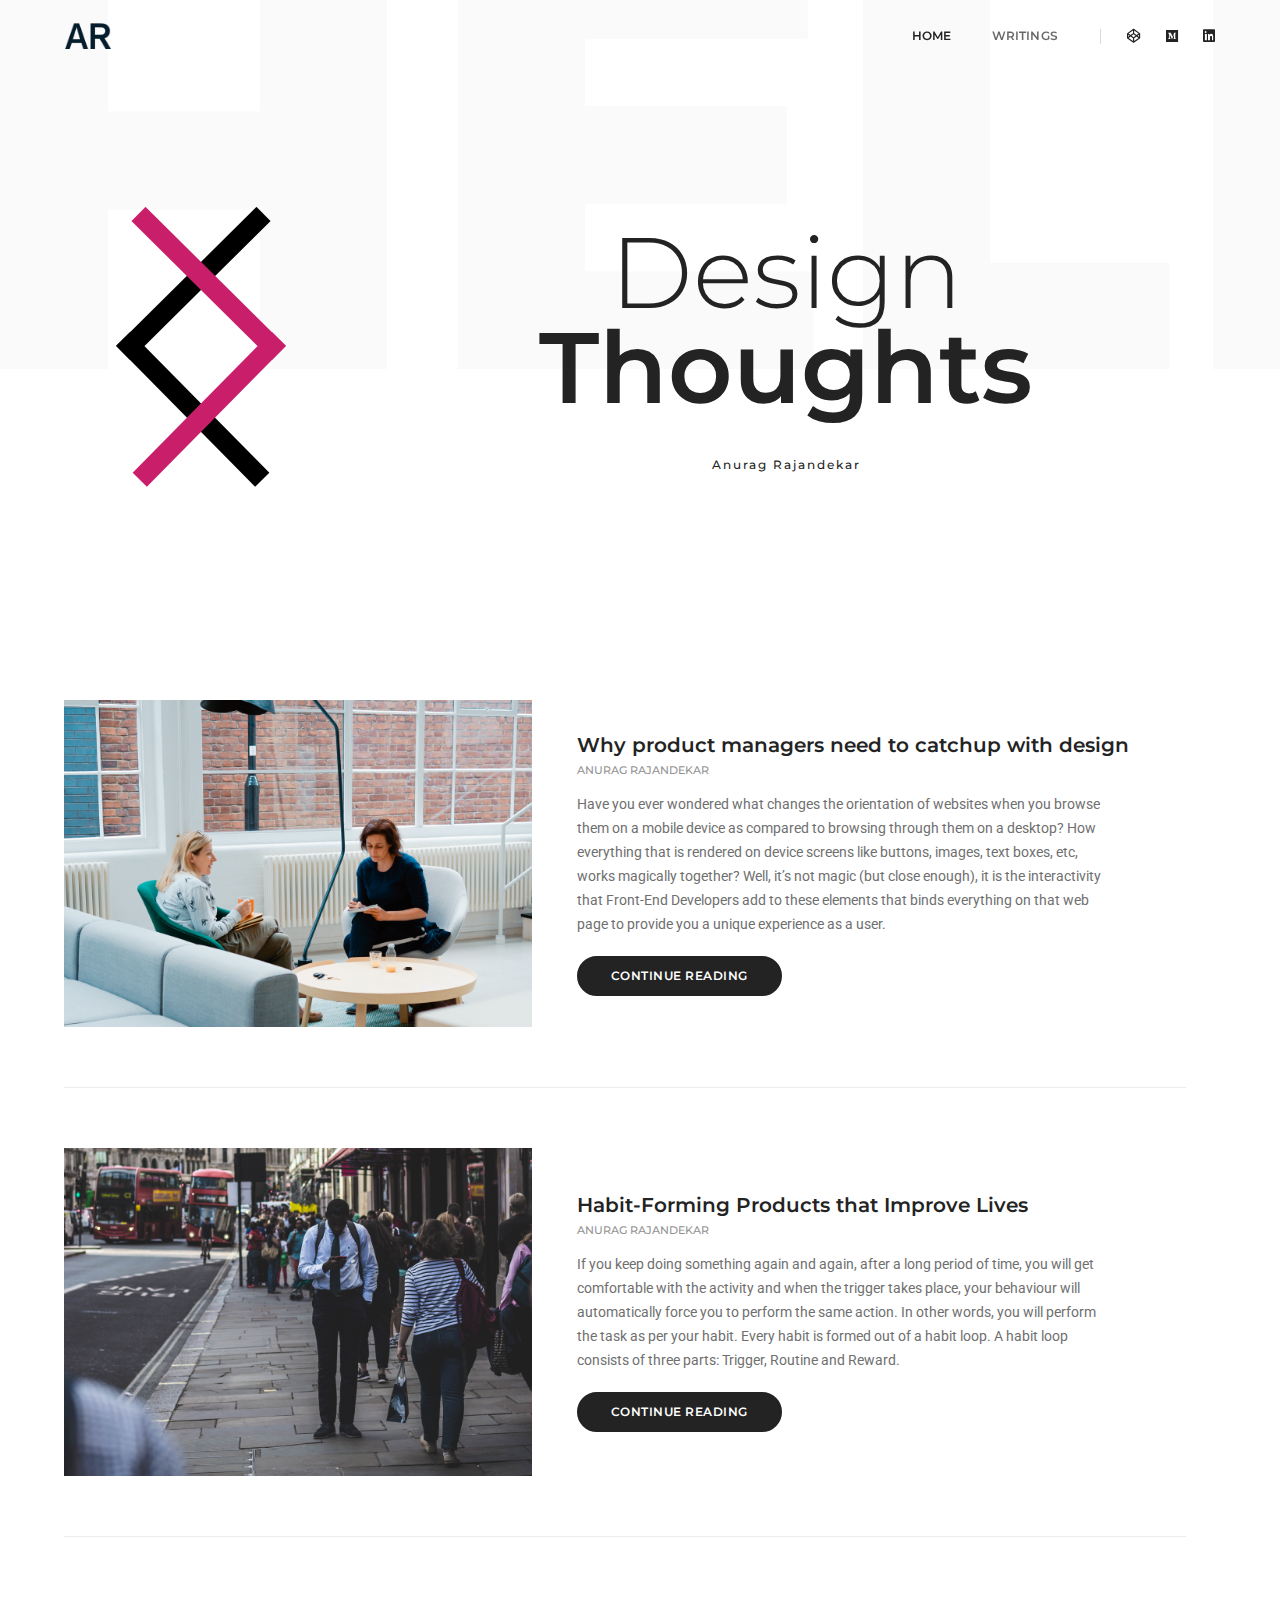
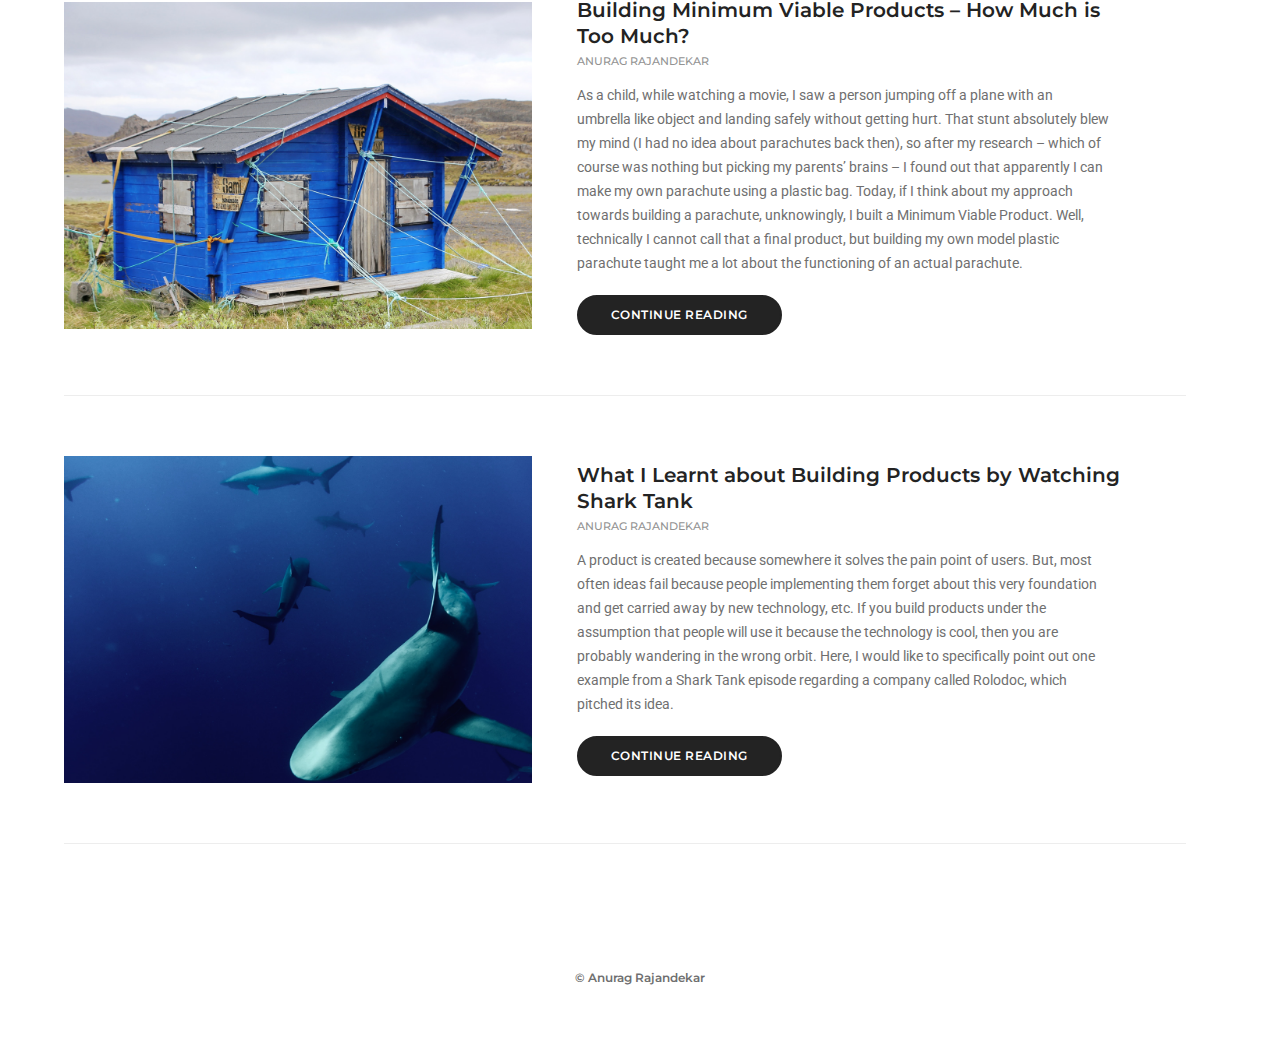
==== commit 8a51a0e7: "Site Refactoring" ====
--- a/blog-list-full-width.html
+++ b/blog-list-full-width.html
@@ -2,7 +2,7 @@
 <html class="no-js" lang="en">
     <head>
         <!-- title -->
-        <title>POFO – Creative Agency, Corporate and Portfolio Multi-purpose Template</title>
+        <title>Anurag Rajandekar</title>
         <meta charset="utf-8">
         <meta http-equiv="X-UA-Compatible" content="IE=edge" />
         <meta name="viewport" content="width=device-width,initial-scale=1.0,maximum-scale=1" />
@@ -117,135 +117,62 @@
                         <!-- start post item --> 
                         <div class="blog-post-content d-flex align-items-center flex-wrap margin-60px-bottom padding-60px-bottom border-bottom border-color-extra-light-gray md-margin-30px-bottom md-padding-30px-bottom text-center text-md-left md-no-border">
                             <div class="col-12 col-lg-5 blog-image p-0 md-margin-30px-bottom sm-margin-20px-bottom margin-45px-right md-no-margin-right">
-                                <a href="blog-standard-post.html"><img src="http://placehold.it/1200x840" alt=""></a>
-                            </div>
-                            <div class="col-12 col-lg-6 blog-text p-0">
-                                <div class="content margin-20px-bottom md-no-padding-left ">
-                                    <a href="blog-standard-post.html" class="text-extra-dark-gray margin-5px-bottom alt-font text-extra-large font-weight-600 d-inline-block">Design is thinking made visual</a>
-                                    <div class="text-medium-gray text-extra-small margin-15px-bottom text-uppercase alt-font"><span>By <a href="blog-grid.html" class="text-medium-gray">Emily Wright</a></span>&nbsp;&nbsp;&nbsp;|&nbsp;&nbsp;&nbsp;<span>17 july 2017</span>&nbsp;&nbsp;&nbsp;|&nbsp;&nbsp;&nbsp;<a href="blog-grid.html" class="text-medium-gray">Design</a></div>
-                                    <p class="m-0 width-95">Lorem Ipsum is simply dummy text of the printing and industry. Lorem Ipsum has been the industry industry’s standard dummy text Lorem Ipsum is simply dummy text of the printing and typesetting industry.</p>
-                                </div>
-                                <a class="btn btn-medium btn-rounded btn-dark-gray text-uppercase" href="#">Continue Reading</a>
-                            </div>
-                        </div>
-                        <!-- end post item -->  
-                        <!-- start post item -->
-                        <div class="blog-post-content d-flex align-items-center flex-wrap margin-60px-bottom padding-60px-bottom border-bottom border-color-extra-light-gray md-margin-30px-bottom md-padding-30px-bottom text-center text-md-left md-no-border">
-                            <div class="col-12 col-lg-5 blog-image p-0 md-margin-30px-bottom sm-margin-20px-bottom margin-45px-right md-no-margin-right">
-                                <a href="blog-gallery-post.html"><img src="http://placehold.it/1200x840" alt=""></a>
-                            </div>
-                            <div class="col-12 col-lg-6 blog-text p-0">
-                                <div class="content margin-20px-bottom md-no-padding-left ">
-                                    <a href="blog-gallery-post.html" class="text-extra-dark-gray margin-5px-bottom alt-font text-extra-large font-weight-600 d-inline-block">The world’s business leaders</a>
-                                    <div class="text-medium-gray text-extra-small margin-15px-bottom text-uppercase alt-font"><span>By <a href="blog-grid.html" class="text-medium-gray">Jennifer Smith</a></span>&nbsp;&nbsp;&nbsp;|&nbsp;&nbsp;&nbsp;<span>17 july 2017</span>&nbsp;&nbsp;&nbsp;|&nbsp;&nbsp;&nbsp;<a href="blog-grid.html" class="text-medium-gray">Branding</a></div>
-                                    <p class="m-0 width-95">Lorem Ipsum is simply dummy text of the printing and industry. Lorem Ipsum has been the industry industry’s standard dummy text Lorem Ipsum is simply dummy text of the printing and typesetting industry.</p>
-                                </div>
-                                <a class="btn btn-medium btn-rounded btn-dark-gray text-uppercase" href="#">Continue Reading</a>
-                            </div>
-                        </div>
-                        <!-- end post item -->  
-                        <!-- start post item -->
-                        <div class="blog-post-content d-flex align-items-center flex-wrap margin-60px-bottom padding-60px-bottom border-bottom border-color-extra-light-gray md-margin-30px-bottom md-padding-30px-bottom text-center text-md-left md-no-border">
-                            <div class="col-12 col-lg-5 blog-image p-0 md-margin-30px-bottom sm-margin-20px-bottom margin-45px-right md-no-margin-right">
-                                <a href="blog-slider-post.html"><img src="http://placehold.it/1200x840" alt=""></a>
-                            </div>
-                            <div class="col-12 col-lg-6 blog-text p-0">
-                                <div class="content margin-20px-bottom md-no-padding-left ">
-                                    <a href="blog-slider-post.html" class="text-extra-dark-gray margin-5px-bottom alt-font text-extra-large font-weight-600 d-inline-block">You are what you are seen to be</a>
-                                    <div class="text-medium-gray text-extra-small margin-15px-bottom text-uppercase alt-font"><span>By <a href="blog-grid.html" class="text-medium-gray">Willie Clark</a></span>&nbsp;&nbsp;&nbsp;|&nbsp;&nbsp;&nbsp;<span>17 july 2017</span>&nbsp;&nbsp;&nbsp;|&nbsp;&nbsp;&nbsp;<a href="blog-grid.html" class="text-medium-gray">Branding</a></div>
-                                    <p class="m-0 width-95">Lorem Ipsum is simply dummy text of the printing and industry. Lorem Ipsum has been the industry industry’s standard dummy text Lorem Ipsum is simply dummy text of the printing and typesetting industry.</p>
-                                </div>
-                                <a class="btn btn-medium btn-rounded btn-dark-gray text-uppercase" href="#">Continue Reading</a>
-                            </div>
-                        </div>
-                        <!-- end post item --> 
-                        <!-- start post item -->
-                        <div class="blog-post-content d-flex align-items-center flex-wrap margin-60px-bottom padding-60px-bottom border-bottom border-color-extra-light-gray md-margin-30px-bottom md-padding-30px-bottom text-center text-md-left md-no-border">
-                            <div class="col-12 col-lg-5 blog-image p-0 md-margin-30px-bottom sm-margin-20px-bottom margin-45px-right md-no-margin-right">
-                                <a href="blog-html5-video-post.html"><img src="http://placehold.it/1200x840" alt=""></a>
-                            </div>
-                            <div class="col-12 col-lg-6 blog-text p-0">
-                                <div class="content margin-20px-bottom md-no-padding-left ">
-                                    <a href="blog-html5-video-post.html" class="text-extra-dark-gray margin-5px-bottom alt-font text-extra-large font-weight-600 d-inline-block">Design is creativity with strategy</a>
-                                    <div class="text-medium-gray text-extra-small margin-15px-bottom text-uppercase alt-font"><span>By <a href="blog-grid.html" class="text-medium-gray">John Doe</a></span>&nbsp;&nbsp;&nbsp;|&nbsp;&nbsp;&nbsp;<span>17 july 2017</span>&nbsp;&nbsp;&nbsp;|&nbsp;&nbsp;&nbsp;<a href="blog-grid.html" class="text-medium-gray">Quotes</a></div>
-                                    <p class="m-0 width-95">Lorem Ipsum is simply dummy text of the printing and industry. Lorem Ipsum has been the industry industry’s standard dummy text Lorem Ipsum is simply dummy text of the printing and typesetting industry.</p>
-                                </div>
-                                <a class="btn btn-medium btn-rounded btn-dark-gray text-uppercase" href="#">Continue Reading</a>
-                            </div>
-                        </div>
-                        <!-- end post item --> 
-                        <!-- start post item -->
-                        <div class="blog-post-content d-flex align-items-center flex-wrap margin-60px-bottom padding-60px-bottom border-bottom border-color-extra-light-gray md-margin-30px-bottom md-padding-30px-bottom text-center text-md-left md-no-border">
-                            <div class="col-12 col-lg-5 blog-image p-0 md-margin-30px-bottom sm-margin-20px-bottom margin-45px-right md-no-margin-right">
-                                <a href="blog-youtube-video-post.html"><img src="http://placehold.it/1200x840" alt=""></a>
-                            </div>
-                            <div class="col-12 col-lg-6 blog-text p-0">
-                                <div class="content margin-20px-bottom md-no-padding-left ">
-                                    <a href="blog-youtube-video-post.html" class="text-extra-dark-gray margin-5px-bottom alt-font text-extra-large font-weight-600 d-inline-block">Simple design, intense content</a>
-                                    <div class="text-medium-gray text-extra-small margin-15px-bottom text-uppercase alt-font"><span>By <a href="blog-grid.html" class="text-medium-gray">Geoffrey Weaver</a></span>&nbsp;&nbsp;&nbsp;|&nbsp;&nbsp;&nbsp;<span>17 july 2017</span>&nbsp;&nbsp;&nbsp;|&nbsp;&nbsp;&nbsp;<a href="blog-grid.html" class="text-medium-gray">Branding</a></div>
-                                    <p class="m-0 width-95">Lorem Ipsum is simply dummy text of the printing and industry. Lorem Ipsum has been the industry industry’s standard dummy text Lorem Ipsum is simply dummy text of the printing and typesetting industry.</p>
-                                </div>
-                                <a class="btn btn-medium btn-rounded btn-dark-gray text-uppercase" href="#">Continue Reading</a>
-                            </div>
-                        </div>
-                        <!-- end post item -->   
-                        <!-- start post item -->
-                        <div class="blog-post-content d-flex align-items-center flex-wrap margin-60px-bottom padding-60px-bottom border-bottom border-color-extra-light-gray md-margin-30px-bottom md-padding-30px-bottom text-center text-md-left md-no-border">
-                            <div class="col-12 col-lg-5 blog-image p-0 md-margin-30px-bottom sm-margin-20px-bottom margin-45px-right md-no-margin-right">
-                                <a href="blog-vimeo-video-post.html"><img src="http://placehold.it/1200x840" alt=""></a>
-                            </div>
-                            <div class="col-12 col-lg-6 blog-text p-0">
-                                <div class="content margin-20px-bottom md-no-padding-left">
-                                    <a href="blog-vimeo-video-post.html" class="text-extra-dark-gray margin-5px-bottom alt-font text-extra-large font-weight-600 d-inline-block">Design is intelligence made visible</a>
-                                    <div class="text-medium-gray text-extra-small margin-15px-bottom text-uppercase alt-font"><span>By <a href="blog-grid.html" class="text-medium-gray">Geoffrey Weaver</a></span>&nbsp;&nbsp;&nbsp;|&nbsp;&nbsp;&nbsp;<span>17 july 2017</span>&nbsp;&nbsp;&nbsp;|&nbsp;&nbsp;&nbsp;<a href="blog-grid.html" class="text-medium-gray">Advertisement</a></div>
-                                    <p class="m-0 width-95">Lorem Ipsum is simply dummy text of the printing and industry. Lorem Ipsum has been the industry industry’s standard dummy text Lorem Ipsum is simply dummy text of the printing and typesetting industry.</p>
-                                </div>
-                                <a class="btn btn-medium btn-rounded btn-dark-gray text-uppercase" href="#">Continue Reading</a>
-                            </div>
-                        </div>
-                        <!-- end post item -->  
-                        <!-- start post item -->
-                        <div class="blog-post-content d-flex align-items-center flex-wrap margin-60px-bottom padding-60px-bottom border-bottom border-color-extra-light-gray md-margin-30px-bottom md-padding-30px-bottom text-center text-md-left md-no-border">
-                            <div class="col-12 col-lg-5 blog-image p-0 md-margin-30px-bottom sm-margin-20px-bottom margin-45px-right md-no-margin-right">
-                                <a href="blog-standard-post.html"><img src="http://placehold.it/1200x840" alt=""></a>
-                            </div>
-                            <div class="col-12 col-lg-6 blog-text p-0">
-                                <div class="content margin-20px-bottom md-no-padding-left ">
-                                    <a href="blog-standard-post.html" class="text-extra-dark-gray margin-5px-bottom alt-font text-extra-large font-weight-600 d-inline-block">Math is easy; design is hard</a>
-                                    <div class="text-medium-gray text-extra-small margin-15px-bottom text-uppercase alt-font"><span>By <a href="blog-grid.html" class="text-medium-gray">Jay Benjamin</a></span>&nbsp;&nbsp;&nbsp;|&nbsp;&nbsp;&nbsp;<span>17 july 2017</span>&nbsp;&nbsp;&nbsp;|&nbsp;&nbsp;&nbsp;<a href="blog-grid.html" class="text-medium-gray">Blog</a></div>
-                                    <p class="m-0 width-95">Lorem Ipsum is simply dummy text of the printing and industry. Lorem Ipsum has been the industry industry’s standard dummy text Lorem Ipsum is simply dummy text of the printing and typesetting industry.</p>
-                                </div>
-                                <a class="btn btn-medium btn-rounded btn-dark-gray text-uppercase" href="#">Continue Reading</a>
-                            </div>
-                        </div>
-                        <!-- end post item -->  
-                        <!-- start post item -->
-                        <div class="blog-post-content d-flex align-items-center flex-wrap margin-60px-bottom padding-60px-bottom border-bottom border-color-extra-light-gray md-margin-30px-bottom md-padding-30px-bottom text-center text-md-left md-no-border">
-                            <div class="col-12 col-lg-5 blog-image p-0 md-margin-30px-bottom sm-margin-20px-bottom margin-45px-right md-no-margin-right">
-                                <a href="blog-html5-video-post.html"><img src="http://placehold.it/1200x840" alt=""></a>
-                            </div>
-                            <div class="col-12 col-lg-6 blog-text p-0">
-                                <div class="content margin-20px-bottom md-no-padding-left ">
-                                    <a href="blog-html5-video-post.html" class="text-extra-dark-gray margin-5px-bottom alt-font text-extra-large font-weight-600 d-inline-block">The world’s business leaders</a>
-                                    <div class="text-medium-gray text-extra-small margin-15px-bottom text-uppercase alt-font"><span>By <a href="blog-grid.html" class="text-medium-gray">Jay Benjamin</a></span>&nbsp;&nbsp;&nbsp;|&nbsp;&nbsp;&nbsp;<span>17 july 2017</span>&nbsp;&nbsp;&nbsp;|&nbsp;&nbsp;&nbsp;<a href="blog-grid.html" class="text-medium-gray">Design</a></div>
-                                    <p class="m-0 width-95">Lorem Ipsum is simply dummy text of the printing and industry. Lorem Ipsum has been the industry industry’s standard dummy text Lorem Ipsum is simply dummy text of the printing and typesetting industry.</p>
-                                </div>
-                                <a class="btn btn-medium btn-rounded btn-dark-gray text-uppercase" href="#">Continue Reading</a>
-                            </div>
-                        </div>
-                        <!-- end post item -->  
-                        <!-- start post item -->
-                        <div class="blog-post-content d-flex align-items-center flex-wrap text-center text-md-left">
-                            <div class="col-12 col-lg-5 blog-image p-0 md-margin-30px-bottom sm-margin-20px-bottom margin-45px-right md-no-margin-right">
-                                <a href="blog-blog-gallery-post.html-post.html"><img src="http://placehold.it/1200x840" alt=""></a>
-                            </div>
-                            <div class="col-12 col-lg-6 blog-text p-0">
-                                <div class="content margin-20px-bottom md-no-padding-left ">
-                                    <a href="blog-blog-gallery-post.html-post.html" class="text-extra-dark-gray margin-5px-bottom alt-font text-extra-large font-weight-600 d-inline-block">Good design is good business</a>
-                                    <div class="text-medium-gray text-extra-small margin-15px-bottom text-uppercase alt-font"><span>By <a href="blog-grid.html" class="text-medium-gray">Jessica Hart</a></span>&nbsp;&nbsp;&nbsp;|&nbsp;&nbsp;&nbsp;<span>17 july 2017</span>&nbsp;&nbsp;&nbsp;|&nbsp;&nbsp;&nbsp;<a href="blog-grid.html" class="text-medium-gray">Design</a></div>
-                                    <p class="m-0 width-95">Lorem Ipsum is simply dummy text of the printing and industry. Lorem Ipsum has been the industry industry’s standard dummy text Lorem Ipsum is simply dummy text of the printing and typesetting industry.</p>
-                                </div>
-                                <a class="btn btn-medium btn-rounded btn-dark-gray text-uppercase" href="#">Continue Reading</a>
+                                <a href="blog-standard-post.html"><img src="images/blog_01_thumbnail.png" alt=""></a>
+                            </div>
+                            <div class="col-12 col-lg-6 blog-text p-0">
+                                <div class="content margin-20px-bottom md-no-padding-left ">
+                                    <p class="text-extra-dark-gray margin-5px-bottom alt-font text-extra-large font-weight-600 d-inline-block">Why product managers need to catchup with design</p>
+                                    <div class="text-medium-gray text-extra-small margin-15px-bottom text-uppercase alt-font">Anurag Rajandekar</div>
+                                    <p class="m-0 width-95">Have you ever wondered what changes the orientation of websites when you browse them on a mobile device as compared to browsing through them on a desktop? How everything that is rendered on device screens like buttons, images, text boxes, etc, works magically together? Well, it’s not magic (but close enough), it is the interactivity that Front-End Developers add to these elements that binds everything on that web page to provide you a unique experience as a user.</p>
+                                </div>
+                                <a class="btn btn-medium btn-rounded btn-dark-gray text-uppercase" href="https://www.upgrad.com/blog/why-product-managers-need-to-catch-up-with-design-the-future-of-front-end-development/" target="_blank">Continue Reading</a>
+                            </div>
+                        </div>
+                        <!-- end post item -->  
+                        <!-- start post item --> 
+                        <div class="blog-post-content d-flex align-items-center flex-wrap margin-60px-bottom padding-60px-bottom border-bottom border-color-extra-light-gray md-margin-30px-bottom md-padding-30px-bottom text-center text-md-left md-no-border">
+                            <div class="col-12 col-lg-5 blog-image p-0 md-margin-30px-bottom sm-margin-20px-bottom margin-45px-right md-no-margin-right">
+                                <a href="blog-standard-post.html"><img src="images/blog_02_thumbnail.png" alt=""></a>
+                            </div>
+                            <div class="col-12 col-lg-6 blog-text p-0">
+                                <div class="content margin-20px-bottom md-no-padding-left ">
+                                    <p class="text-extra-dark-gray margin-5px-bottom alt-font text-extra-large font-weight-600 d-inline-block">Habit-Forming Products that Improve Lives</p>
+                                    <div class="text-medium-gray text-extra-small margin-15px-bottom text-uppercase alt-font">Anurag Rajandekar</div>
+                                    <p class="m-0 width-95">If you keep doing something again and again, after a long period of time, you will get comfortable with the activity and when the trigger takes place, your behaviour will automatically force you to perform the same action. In other words, you will perform the task as per your habit.
+                                    Every habit is formed out of a habit loop. A habit loop consists of three parts: Trigger, Routine and Reward.</p>
+                                </div>
+                                <a class="btn btn-medium btn-rounded btn-dark-gray text-uppercase" href="https://www.upgrad.com/blog/product-managers-focus-habit-forming-products-that-improve-lives/" target="_blank">Continue Reading</a>
+                            </div>
+                        </div>
+                        <!-- end post item -->  
+                        <!-- start post item --> 
+                        <div class="blog-post-content d-flex align-items-center flex-wrap margin-60px-bottom padding-60px-bottom border-bottom border-color-extra-light-gray md-margin-30px-bottom md-padding-30px-bottom text-center text-md-left md-no-border">
+                            <div class="col-12 col-lg-5 blog-image p-0 md-margin-30px-bottom sm-margin-20px-bottom margin-45px-right md-no-margin-right">
+                                <a href="blog-standard-post.html"><img src="images/blog_03_thumbnail.png" alt=""></a>
+                            </div>
+                            <div class="col-12 col-lg-6 blog-text p-0">
+                                <div class="content margin-20px-bottom md-no-padding-left ">
+                                    <p class="text-extra-dark-gray margin-5px-bottom alt-font text-extra-large font-weight-600 d-inline-block">Building Minimum Viable Products – How Much is Too Much?</p>
+                                    <div class="text-medium-gray text-extra-small margin-15px-bottom text-uppercase alt-font">Anurag Rajandekar</div>
+                                    <p class="m-0 width-95">As a child, while watching a movie, I saw a person jumping off a plane with an umbrella like object and landing safely without getting hurt. That stunt absolutely blew my mind (I had no idea about parachutes back then), so after my research – which of course was nothing but picking my parents’ brains – I found out that apparently I can make my own parachute using a plastic bag. Today, if I think about my approach towards building a parachute, unknowingly, I built a Minimum Viable Product. Well, technically I cannot call that a final product, but building my own model plastic parachute taught me a lot about the functioning of an actual parachute.</p>
+                                </div>
+                                <a class="btn btn-medium btn-rounded btn-dark-gray text-uppercase" href="https://www.upgrad.com/blog/building-minimum-viable-products/" target="_blank">Continue Reading</a>
+                            </div>
+                        </div>
+                        <!-- end post item -->  
+                        <!-- start post item --> 
+                        <div class="blog-post-content d-flex align-items-center flex-wrap margin-60px-bottom padding-60px-bottom border-bottom border-color-extra-light-gray md-margin-30px-bottom md-padding-30px-bottom text-center text-md-left md-no-border">
+                            <div class="col-12 col-lg-5 blog-image p-0 md-margin-30px-bottom sm-margin-20px-bottom margin-45px-right md-no-margin-right">
+                                <a href="blog-standard-post.html"><img src="images/blog_04_thumbnail.png" alt=""></a>
+                            </div>
+                            <div class="col-12 col-lg-6 blog-text p-0">
+                                <div class="content margin-20px-bottom md-no-padding-left ">
+                                    <p class="text-extra-dark-gray margin-5px-bottom alt-font text-extra-large font-weight-600 d-inline-block">What I Learnt about Building Products by Watching Shark Tank</p>
+                                    <div class="text-medium-gray text-extra-small margin-15px-bottom text-uppercase alt-font">Anurag Rajandekar</div>
+                                    <p class="m-0 width-95">A product is created because somewhere it solves the pain point of users. But, most often ideas fail because people implementing them forget about this very foundation and get carried away by new technology, etc. 
+                                    If you build products under the assumption that people will use it because the technology is cool, then you are probably wandering in the wrong orbit. Here, I would like to specifically point out one example from a Shark Tank episode regarding a company called Rolodoc, which pitched its idea.</p>
+                                </div>
+                                <a class="btn btn-medium btn-rounded btn-dark-gray text-uppercase" href="https://www.upgrad.com/blog/what-i-learnt-about-building-products-by-watching-shark-tank/" target="_blank">Continue Reading</a>
                             </div>
                         </div>
                         <!-- end post item -->  
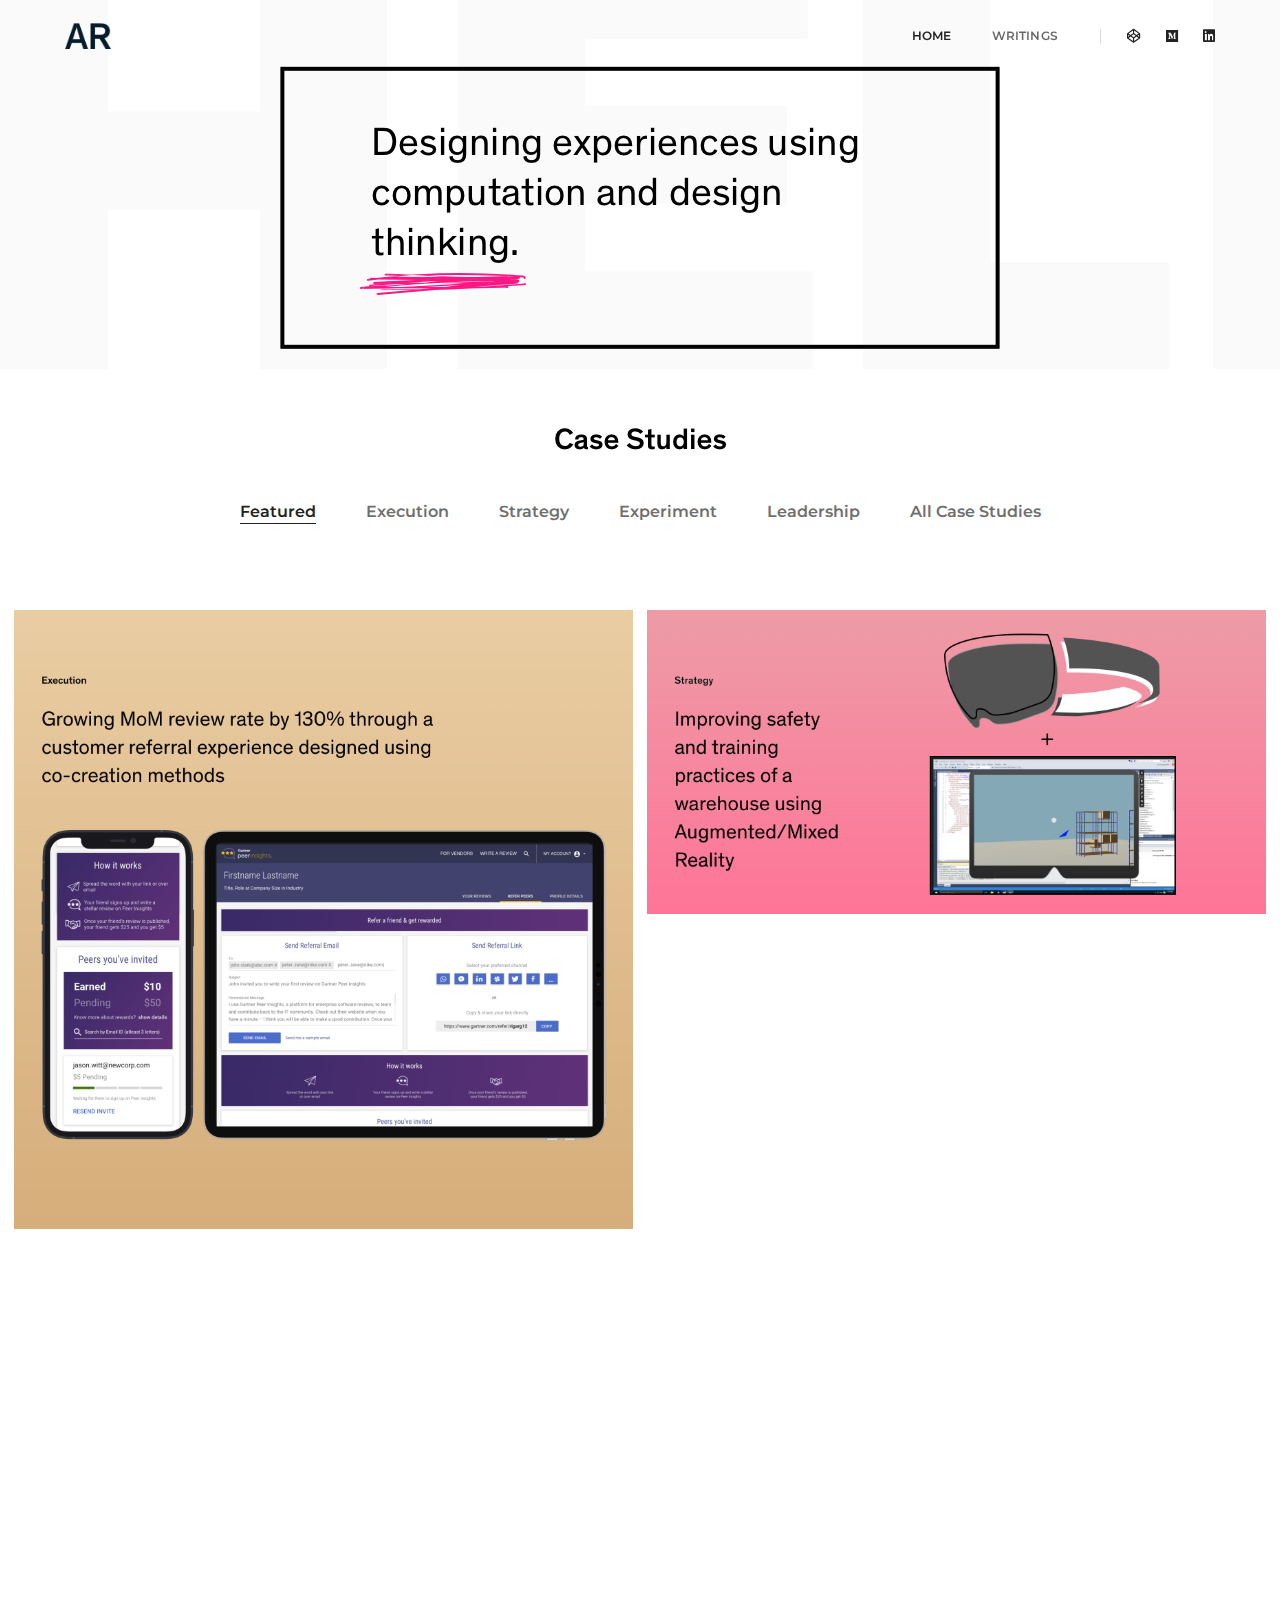
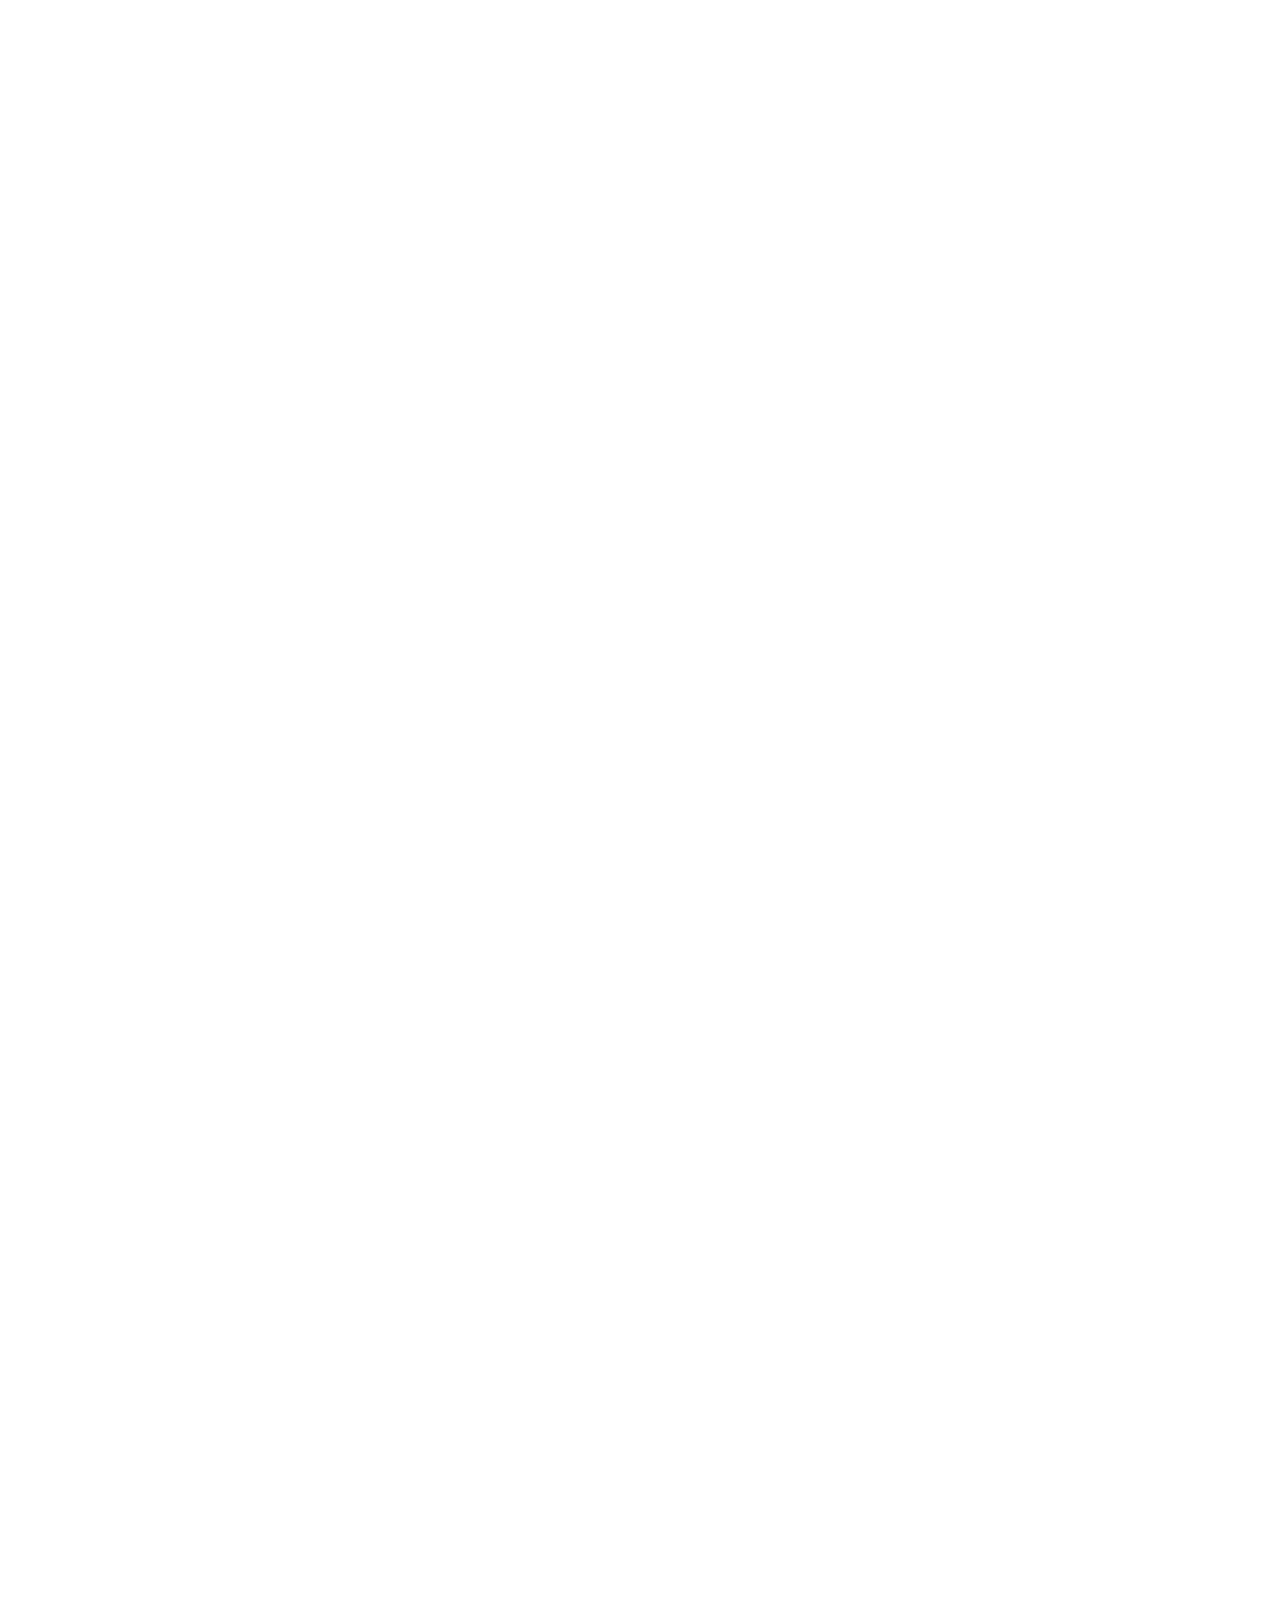
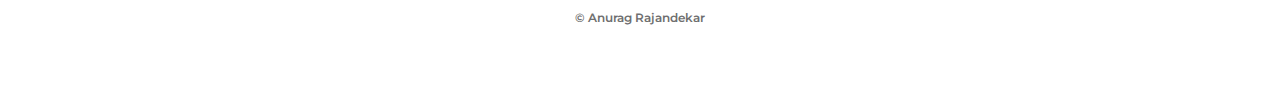
==== commit e7fd6853: "Site Refactoring" ====
--- a/blog-list-full-width.html
+++ b/blog-list-full-width.html
@@ -8,7 +8,7 @@
         <meta name="viewport" content="width=device-width,initial-scale=1.0,maximum-scale=1" />
         <meta name="author" content="ThemeZaa">
         <!-- description -->
-        <meta name="description" content="POFO is a highly creative, modern, visually stunning and Bootstrap responsive multipurpose agency and portfolio HTML5 template with 25 ready home page demos.">
+        <meta name="description" content="Anurag Rajandekar Portfolio">
         <!-- keywords -->
         <meta name="keywords" content="creative, modern, clean, bootstrap responsive, html5, css3, portfolio, blog, agency, templates, multipurpose, one page, corporate, start-up, studio, branding, designer, freelancer, carousel, parallax, photography, personal, masonry, grid, coming soon, faq">
         <!-- favicon -->
@@ -90,98 +90,282 @@
         </header>
         <!-- end header -->
 
-                <!-- start hero section -->
-        <section class="wow fadeIn no-padding mobile-height parallax" data-stellar-background-ratio="0.5" style="background-image: url('images/homepage-option18-banner.jpg')">
-            <div class="container text-center one-third-screen md-height-350px sm-height-500px xs-height-auto xs-padding-40px-top xs-padding-50px-bottom">
+        <!-- start hero section -->
+        <section class="wow fadeIn p-0 mobile-height parallax" data-stellar-background-ratio="0.5" style="background-image: url('images/homepage-option18-banner.jpg')">
+            <div class="container text-center one-one-screen lg-height-550px md-height-500px sm-height-400px sm-padding-40px-top sm-padding-50px-bottom">
                 <div class="row">
-                    <div class="col-md-3 col-sm-3 col-xs-12 display-table one-third-screen md-height-350px sm-height-500px xs-height-auto text-center wow bounceInLeft xs-height-auto xs-margin-30px-bottom">
-                        <div class="display-table-cell vertical-align-middle">
-                            <img alt="" src="images/homepage-option18-image.png">
-                        </div>
-                    </div>
-                    <div class="col-md-9 col-sm-9 col-xs-12 display-table one-third-screen md-height-350px sm-height-500px xs-height-auto text-center wow bounceInRight xs-height-auto">
-                        <div class="display-table-cell vertical-align-middle">
-                            <div class="font-weight-300 alt-font title-large text-extra-dark-gray display-inline-block vertical-align-bottom margin-auto">Design  <span class="font-weight-600 position-relative">Thoughts</span></div>
-                            <div class="text-extra-dark-gray text-small margin-40px-top letter-spacing-2 alt-font xs-margin-10px-top">Anurag Rajandekar</div>
-                        </div>
+                    <div class="col-12 col-md-12 d-flex flex-column align-items-center justify-content-center one-one-screen lg-height-550px md-height-500px sm-height-400px text-center wow bounceInLeft sm-height-auto sm-margin-30px-bottom">
+                        <img alt="" src="images/homepage-option18-image.png">
                     </div>
                 </div>
             </div>
         </section>
         <!-- end hero section -->
-        <!-- start blog list section --> 
+        <!-- start portfolio section -->
         <section class="wow fadeIn no-padding">
-            <div class="container-fluid padding-five-lr md-padding-25px-lr sm-padding-15px-lr">
+            <div class="container">
                 <div class="row">
-                    <main class="col-12 col-lg-12 right-sidebar md-margin-60px-bottom sm-margin-40px-bottom md-padding-15px-lr">
-                        <!-- start post item --> 
-                        <div class="blog-post-content d-flex align-items-center flex-wrap margin-60px-bottom padding-60px-bottom border-bottom border-color-extra-light-gray md-margin-30px-bottom md-padding-30px-bottom text-center text-md-left md-no-border">
-                            <div class="col-12 col-lg-5 blog-image p-0 md-margin-30px-bottom sm-margin-20px-bottom margin-45px-right md-no-margin-right">
-                                <a href="blog-standard-post.html"><img src="images/blog_01_thumbnail.png" alt=""></a>
-                            </div>
-                            <div class="col-12 col-lg-6 blog-text p-0">
-                                <div class="content margin-20px-bottom md-no-padding-left ">
-                                    <p class="text-extra-dark-gray margin-5px-bottom alt-font text-extra-large font-weight-600 d-inline-block">Why product managers need to catchup with design</p>
-                                    <div class="text-medium-gray text-extra-small margin-15px-bottom text-uppercase alt-font">Anurag Rajandekar</div>
-                                    <p class="m-0 width-95">Have you ever wondered what changes the orientation of websites when you browse them on a mobile device as compared to browsing through them on a desktop? How everything that is rendered on device screens like buttons, images, text boxes, etc, works magically together? Well, it’s not magic (but close enough), it is the interactivity that Front-End Developers add to these elements that binds everything on that web page to provide you a unique experience as a user.</p>
-                                </div>
-                                <a class="btn btn-medium btn-rounded btn-dark-gray text-uppercase" href="https://www.upgrad.com/blog/why-product-managers-need-to-catch-up-with-design-the-future-of-front-end-development/" target="_blank">Continue Reading</a>
-                            </div>
+                    <div class="col-12">
+                        <!-- start filter navigation -->
+                        <ul class="portfolio-filter nav nav-tabs justify-content-center border-0 portfolio-filter-tab-1 font-weight-600 alt-font  text-center margin-80px-bottom text-medium md-margin-40px-bottom sm-margin-20px-bottom">
+                            <li class="nav active"><a href="javascript:void(0);" data-filter=".Featured" class="light-gray-text-link text-very-small">Featured</a></li>
+                            <li class="nav"><a href="javascript:void(0);" data-filter=".Execution" class="light-gray-text-link text-very-small">Execution</a></li>
+                            <li class="nav"><a href="javascript:void(0);" data-filter=".Strategy" class="light-gray-text-link text-very-small">Strategy</a></li>
+                            <li class="nav"><a href="javascript:void(0);" data-filter=".Experiment" class="light-gray-text-link text-very-small">Experiment</a></li>
+                            <li class="nav"><a href="javascript:void(0);" data-filter=".Leadership" class="light-gray-text-link text-very-small">Leadership</a></li>
+                            <li class="nav"><a href="javascript:void(0);" data-filter="*" class="light-gray-text-link text-very-small">All Case Studies</a></li>
+                        </ul>                                                                           
+                        <!-- end filter navigation -->
+                    </div>
+                </div>
+            </div>
+            <div class="container-fluid">
+                <div class="row">
+                    <div class="col-md-12 no-padding-lr xs-padding-15px-lr">
+                        <div class="filter-content overflow-hidden">
+                            <ul class="portfolio-grid portfolio-metro-grid work-4col hover-option8 gutter-medium">
+                                <li class="grid-sizer"></li>
+                                <!-- start referral case study -->
+                                <li class="grid-item grid-item-double Featured Execution wow fadeInUp" data-wow-delay="0.4s">
+                                    <a href="Project_01_Detail_Page.html">
+                                        <figure>
+                                            <div class="portfolio-img"><img src="images/Project_01_Thumbnail.png" alt=""/></div>
+                                            <figcaption>
+                                                <div class="portfolio-hover-main">
+                                                    <div class="portfolio-hover-box vertical-align-middle">
+                                                        <div class="portfolio-icon alt-font font-weight-600 icon-medium">+</div>
+                                                        <p class="text-extra-dark-gray padding-25px-all no-letter-spacing text-medium">This case study explores my approach to enhancing the customer referral experience of a global product (Gartner Peer Insights) using the design sprint framework. It covers step by step progress made during the design life cycle and showcases design artifacts created during this process.</p>
+                                                        <span class="btn btn-medium btn-rounded btn-transparent-dark-gray wow fadeInUp" data-wow-delay="0.2s">Read Case Study</span>
+                                                    </div>
+                                                </div>
+                                            </figcaption>
+                                        </figure>
+                                    </a>
+                                </li>
+                                <!-- end referral case study -->
+                                <!-- start mixed reality case study -->
+                                <li class="grid-item grid-item-double Featured Strategy wow fadeInUp">
+                                    <a href="Project_02_Detail_Page.html">
+                                        <figure>
+                                            <div class="portfolio-img"><img src="images/Project_02_Thumbnail.png" alt=""/></div>
+                                            <figcaption>
+                                                <div class="portfolio-hover-main">
+                                                    <div class="portfolio-hover-box vertical-align-middle">
+                                                        <div class="portfolio-icon alt-font font-weight-600 icon-medium">+</div>
+                                                        <p class="text-extra-dark-gray no-letter-spacing padding-25px-all text-medium">This case study talks about my experience of finding an opportunity in a legacy warehouse management system and filling that gap using new-age tech like Augmented Reality. </p>
+                                                        <span class="btn btn-medium btn-rounded btn-transparent-dark-gray wow fadeInUp" data-wow-delay="0.2s">Read Case Study</span>
+                                                    </div>
+                                                </div>
+                                            </figcaption>
+                                        </figure>
+                                    </a>
+                                </li>
+                                <!-- end mixed reality case study -->
+                                <!-- start answer card case study -->
+                                <li class="grid-item grid-item-double Featured Execution wow fadeInUp">
+                                    <a href="Project_03_Detail_Page.html">
+                                        <figure>
+                                            <div class="portfolio-img"><img src="images/Project_03_Thumbnail.png" alt=""/></div>
+                                            <figcaption>
+                                                <div class="portfolio-hover-main">
+                                                    <div class="portfolio-hover-box vertical-align-middle">
+                                                        <div class="portfolio-icon alt-font font-weight-600 icon-medium">+</div>
+                                                        <p class="text-extra-dark-gray padding-25px-all no-letter-spacing text-medium">A deep dive into my experience of working with data scientists to design an end-user experience that employs a complex Machine Learning model leveraging semantic techniques and building a crowdsourcing strategy to collect user feedback for model training purposes.</p>
+                                                        <span class="btn btn-medium btn-rounded btn-transparent-dark-gray wow fadeInUp" data-wow-delay="0.2s">Read Case Study</span>
+                                                    </div>
+                                                </div>
+                                            </figcaption>
+                                        </figure>
+                                    </a>
+                                </li>
+                                <!-- end answer card case study -->
+                                <!-- start generative design case study-->
+                                <li class="grid-item grid-item-double Featured Experiment wow fadeInUp">
+                                    <a href="Project_04_Detail_Page.html">
+                                        <figure>
+                                            <div class="portfolio-img"><img src="images/Project_04_Thumbnail.png" alt=""/></div>
+                                            <figcaption>
+                                                <div class="portfolio-hover-main">
+                                                    <div class="portfolio-hover-box vertical-align-middle">
+                                                        <div class="portfolio-icon alt-font font-weight-600 icon-medium">+</div>
+                                                        <p class="text-extra-dark-gray no-letter-spacing padding-25px-all text-medium">Exploring the concept of the generative design domain by teaching a machine learning model to recognize hand-drawn design elements like buttons, modals, etc., and rendering them on screen. Built using Google's teachable machine + some basic javascript. </p>
+                                                        <span class="btn btn-medium btn-rounded btn-transparent-dark-gray wow fadeInUp" data-wow-delay="0.2s">Read Case Study</span>
+                                                    </div>
+                                                </div>
+                                            </figcaption>
+                                        </figure>
+                                    </a>
+                                </li>
+                                <!-- end generative design case study-->
+                                <!-- start skill ontology case study-->
+                                <li class="grid-item grid-item-double Featured Execution wow fadeInUp">
+                                    <a href="Project_05_Detail_Page.html">
+                                        <figure>
+                                            <div class="portfolio-img"><img src="images/Project_05_Thumbnail.png" alt=""/></div>
+                                            <figcaption>
+                                                <div class="portfolio-hover-main">
+                                                    <div class="portfolio-hover-box vertical-align-middle">
+                                                        <div class="portfolio-icon alt-font font-weight-600 icon-medium">+</div>
+                                                        <p class="text-extra-dark-gray no-letter-spacing padding-25px-all text-medium">When it comes to building a Machine Learning experiment, conveying the value of work using traditional techniques like a journey map sometimes may be challenging. This case study explores storytelling techniques using data visualization to leverage knowledge graph capability for generating insights.</p>
+                                                        <span class="btn btn-medium btn-rounded btn-transparent-dark-gray wow fadeInUp" data-wow-delay="0.2s">Read Case Study</span>
+                                                    </div>
+                                                </div>
+                                            </figcaption>
+                                        </figure>
+                                    </a>
+                                </li>
+                                <!-- end skill ontology case study -->
+                                <!-- start conversational voice experiment case study -->
+                                <li class="grid-item grid-item-double Featured Experiment wow fadeInUp">
+                                    <a href="Project_06_Detail_Page.html">
+                                        <figure>
+                                            <div class="portfolio-img"><img src="images/Project_06_Thumbnail.png" alt=""/></div>
+                                            <figcaption>
+                                                <div class="portfolio-hover-main">
+                                                    <div class="portfolio-hover-box vertical-align-middle">
+                                                        <div class="portfolio-icon alt-font font-weight-600 icon-medium">+</div>
+                                                        <p class="text-extra-dark-gray no-letter-spacing padding-25px-all text-medium">Exploring ways to design and prototype a conversational experience fast. This case study shows a step-by-step process of various conversational elements and tools involved with that. </p>
+                                                        <span class="btn btn-medium btn-rounded btn-transparent-dark-gray wow fadeInUp" data-wow-delay="0.2s">Read Case Study</span>
+                                                    </div>
+                                                </div>
+                                            </figcaption>
+                                        </figure>
+                                    </a>
+                                </li>
+                                <!-- end conversational voice experiment case study -->
+                                <!-- start community guidelines case study -->
+                                <li class="grid-item grid-item-double Featured Execution wow fadeInUp">
+                                    <a href="Project_07_Detail_Page.html">
+                                        <figure>
+                                            <div class="portfolio-img"><img src="images/Project_07_Thumbnail.png" alt=""/></div>
+                                            <figcaption>
+                                                <div class="portfolio-hover-main">
+                                                    <div class="portfolio-hover-box vertical-align-middle">
+                                                        <div class="portfolio-icon alt-font font-weight-600 icon-medium">+</div>
+                                                        <p class="text-extra-dark-gray no-letter-spacing padding-25px-all text-medium">Community guidelines are an extremely essential but hidden part of any product that involves a network of people. My role was to design a delivery mechanism for delivery community guidelines of Gartner Peer Insights that provides a consistent experience across multiple platforms.</p>
+                                                        <span class="btn btn-medium btn-rounded btn-transparent-dark-gray wow fadeInUp" data-wow-delay="0.2s">Read Case Study</span>
+                                                    </div>
+                                                </div>
+                                            </figcaption>
+                                        </figure>
+                                    </a>
+                                </li>
+                                <!-- end community guidelines case study -->
+                                <!-- start Help Desk case study -->
+                                <li class="grid-item grid-item-double Featured Strategy wow fadeInUp">
+                                    <a href="Project_13_Detail_Page.html">
+                                        <figure>
+                                            <div class="portfolio-img"><img src="images/Project_13_Thumbnail.png" alt=""/></div>
+                                            <figcaption>
+                                                <div class="portfolio-hover-main">
+                                                    <div class="portfolio-hover-box vertical-align-middle">
+                                                        <div class="portfolio-icon alt-font font-weight-600 icon-medium">+</div>
+                                                        <p class="text-extra-dark-gray no-letter-spacing padding-25px-all text-medium">A practice case study that explores building a product strategy to solve the problem of handling customer feedback. I've used established human-centered design principles to define and prioritize the core user issues and design a solution around them.</p>
+                                                        <span class="btn btn-medium btn-rounded btn-transparent-dark-gray wow fadeInUp" data-wow-delay="0.2s">Read Case Study</span>
+                                                    </div>
+                                                </div>
+                                            </figcaption>
+                                        </figure>
+                                    </a>
+                                </li>
+                                <!-- end Help Desk case study -->
+                                <!-- start Confluence case study -->
+                                <li class="grid-item grid-item-double Featured Execution wow fadeInUp">
+                                    <a href="Project_14_Detail_Page.html">
+                                        <figure>
+                                            <div class="portfolio-img"><img src="images/Project_14_Thumbnail.png" alt=""/></div>
+                                            <figcaption>
+                                                <div class="portfolio-hover-main">
+                                                    <div class="portfolio-hover-box vertical-align-middle">
+                                                        <div class="portfolio-icon alt-font font-weight-600 icon-medium">+</div>
+                                                        <p class="text-extra-dark-gray no-letter-spacing padding-25px-all text-medium">Created a knowledge repository using confluence following a simple information architecture. This case study explores my approach towards building a collaborative knowledge repository keeping the reading experience intact. </p>
+                                                        <span class="btn btn-medium btn-rounded btn-transparent-dark-gray wow fadeInUp" data-wow-delay="0.2s">Read Case Study</span>
+                                                    </div>
+                                                </div>
+                                            </figcaption>
+                                        </figure>
+                                    </a>
+                                </li>
+                                <!-- end Confluence case study -->
+                                <!-- start High5 case study -->
+                                <!-- <li class="grid-item grid-item-double Featured Execution wow fadeInUp">
+                                    <a href="Project_14_Detail_Page.html">
+                                        <figure>
+                                            <div class="portfolio-img"><img src="images/Project_15_Thumbnail.png" alt=""/></div>
+                                            <figcaption>
+                                                <div class="portfolio-hover-main">
+                                                    <div class="portfolio-hover-box vertical-align-middle">
+                                                        <div class="portfolio-icon alt-font font-weight-600 icon-medium">+</div>
+                                                        <p class="text-extra-dark-gray no-letter-spacing padding-25px-all text-medium">There are many variations of passages of Lorem Ipsum available, but the majority have suffered alteration in some form, by injected humour, or randomised words which don't look even slightly believable. </p>
+                                                        <span class="btn btn-medium btn-rounded btn-transparent-dark-gray wow fadeInUp" data-wow-delay="0.2s">Read Case Study</span>
+                                                    </div>
+                                                </div>
+                                            </figcaption>
+                                        </figure>
+                                    </a>
+                                </li> -->
+                                <!-- end High5 case study -->
+                                <!-- start Renters LOB case study -->
+                                <li class="grid-item grid-item-double Featured Execution wow fadeInUp">
+                                    <a href="Project_16_Detail_Page.html">
+                                        <figure>
+                                            <div class="portfolio-img"><img src="images/Project_16_Thumbnail.png" alt=""/></div>
+                                            <figcaption>
+                                                <div class="portfolio-hover-main">
+                                                    <div class="portfolio-hover-box vertical-align-middle">
+                                                        <div class="portfolio-icon alt-font font-weight-600 icon-medium">+</div>
+                                                        <p class="text-extra-dark-gray no-letter-spacing padding-25px-all text-medium">There are many variations of passages of Lorem Ipsum available, but the majority have suffered alteration in some form, by injected humour, or randomised words which don't look even slightly believable. </p>
+                                                        <span class="btn btn-medium btn-rounded btn-transparent-dark-gray wow fadeInUp" data-wow-delay="0.2s">Read Case Study</span>
+                                                    </div>
+                                                </div>
+                                            </figcaption>
+                                        </figure>
+                                    </a>
+                                </li>
+                                <!-- end Renters LOB case study -->
+                                <!-- start Past Work Samples case study -->
+                                <li class="grid-item grid-item-double Featured Experiment wow fadeInUp">
+                                    <a href="Project_16_Detail_Page.html">
+                                        <figure>
+                                            <div class="portfolio-img"><img src="images/Project_18_Thumbnail.png" alt=""/></div>
+                                            <figcaption>
+                                                <div class="portfolio-hover-main">
+                                                    <div class="portfolio-hover-box vertical-align-middle">
+                                                        <div class="portfolio-icon alt-font font-weight-600 icon-medium">+</div>
+                                                        <p class="text-extra-dark-gray no-letter-spacing padding-25px-all text-medium">There are many variations of passages of Lorem Ipsum available, but the majority have suffered alteration in some form, by injected humour, or randomised words which don't look even slightly believable. </p>
+                                                        <span class="btn btn-medium btn-rounded btn-transparent-dark-gray wow fadeInUp" data-wow-delay="0.2s">Read Case Study</span>
+                                                    </div>
+                                                </div>
+                                            </figcaption>
+                                        </figure>
+                                    </a>
+                                </li>
+                                <!-- end Past Work Samples case study -->
+                                <!-- start Heuristics Workshop case study -->
+                                <li class="grid-item grid-item-double Featured Leadership wow fadeInUp">
+                                    <a href="Project_19_Detail_Page.html">
+                                        <figure>
+                                            <div class="portfolio-img"><img src="images/Project_19_Thumbnail.png" alt=""/></div>
+                                            <figcaption>
+                                                <div class="portfolio-hover-main">
+                                                    <div class="portfolio-hover-box vertical-align-middle">
+                                                        <div class="portfolio-icon alt-font font-weight-600 icon-medium">+</div>
+                                                        <p class="text-extra-dark-gray no-letter-spacing padding-25px-all text-medium">There are many variations of passages of Lorem Ipsum available, but the majority have suffered alteration in some form, by injected humour, or randomised words which don't look even slightly believable. </p>
+                                                        <span class="btn btn-medium btn-rounded btn-transparent-dark-gray wow fadeInUp" data-wow-delay="0.2s">Read Case Study</span>
+                                                    </div>
+                                                </div>
+                                            </figcaption>
+                                        </figure>
+                                    </a>
+                                </li>
+                                <!-- end Heuristics Workshop case study -->
+                            </ul>
                         </div>
-                        <!-- end post item -->  
-                        <!-- start post item --> 
-                        <div class="blog-post-content d-flex align-items-center flex-wrap margin-60px-bottom padding-60px-bottom border-bottom border-color-extra-light-gray md-margin-30px-bottom md-padding-30px-bottom text-center text-md-left md-no-border">
-                            <div class="col-12 col-lg-5 blog-image p-0 md-margin-30px-bottom sm-margin-20px-bottom margin-45px-right md-no-margin-right">
-                                <a href="blog-standard-post.html"><img src="images/blog_02_thumbnail.png" alt=""></a>
-                            </div>
-                            <div class="col-12 col-lg-6 blog-text p-0">
-                                <div class="content margin-20px-bottom md-no-padding-left ">
-                                    <p class="text-extra-dark-gray margin-5px-bottom alt-font text-extra-large font-weight-600 d-inline-block">Habit-Forming Products that Improve Lives</p>
-                                    <div class="text-medium-gray text-extra-small margin-15px-bottom text-uppercase alt-font">Anurag Rajandekar</div>
-                                    <p class="m-0 width-95">If you keep doing something again and again, after a long period of time, you will get comfortable with the activity and when the trigger takes place, your behaviour will automatically force you to perform the same action. In other words, you will perform the task as per your habit.
-                                    Every habit is formed out of a habit loop. A habit loop consists of three parts: Trigger, Routine and Reward.</p>
-                                </div>
-                                <a class="btn btn-medium btn-rounded btn-dark-gray text-uppercase" href="https://www.upgrad.com/blog/product-managers-focus-habit-forming-products-that-improve-lives/" target="_blank">Continue Reading</a>
-                            </div>
-                        </div>
-                        <!-- end post item -->  
-                        <!-- start post item --> 
-                        <div class="blog-post-content d-flex align-items-center flex-wrap margin-60px-bottom padding-60px-bottom border-bottom border-color-extra-light-gray md-margin-30px-bottom md-padding-30px-bottom text-center text-md-left md-no-border">
-                            <div class="col-12 col-lg-5 blog-image p-0 md-margin-30px-bottom sm-margin-20px-bottom margin-45px-right md-no-margin-right">
-                                <a href="blog-standard-post.html"><img src="images/blog_03_thumbnail.png" alt=""></a>
-                            </div>
-                            <div class="col-12 col-lg-6 blog-text p-0">
-                                <div class="content margin-20px-bottom md-no-padding-left ">
-                                    <p class="text-extra-dark-gray margin-5px-bottom alt-font text-extra-large font-weight-600 d-inline-block">Building Minimum Viable Products – How Much is Too Much?</p>
-                                    <div class="text-medium-gray text-extra-small margin-15px-bottom text-uppercase alt-font">Anurag Rajandekar</div>
-                                    <p class="m-0 width-95">As a child, while watching a movie, I saw a person jumping off a plane with an umbrella like object and landing safely without getting hurt. That stunt absolutely blew my mind (I had no idea about parachutes back then), so after my research – which of course was nothing but picking my parents’ brains – I found out that apparently I can make my own parachute using a plastic bag. Today, if I think about my approach towards building a parachute, unknowingly, I built a Minimum Viable Product. Well, technically I cannot call that a final product, but building my own model plastic parachute taught me a lot about the functioning of an actual parachute.</p>
-                                </div>
-                                <a class="btn btn-medium btn-rounded btn-dark-gray text-uppercase" href="https://www.upgrad.com/blog/building-minimum-viable-products/" target="_blank">Continue Reading</a>
-                            </div>
-                        </div>
-                        <!-- end post item -->  
-                        <!-- start post item --> 
-                        <div class="blog-post-content d-flex align-items-center flex-wrap margin-60px-bottom padding-60px-bottom border-bottom border-color-extra-light-gray md-margin-30px-bottom md-padding-30px-bottom text-center text-md-left md-no-border">
-                            <div class="col-12 col-lg-5 blog-image p-0 md-margin-30px-bottom sm-margin-20px-bottom margin-45px-right md-no-margin-right">
-                                <a href="blog-standard-post.html"><img src="images/blog_04_thumbnail.png" alt=""></a>
-                            </div>
-                            <div class="col-12 col-lg-6 blog-text p-0">
-                                <div class="content margin-20px-bottom md-no-padding-left ">
-                                    <p class="text-extra-dark-gray margin-5px-bottom alt-font text-extra-large font-weight-600 d-inline-block">What I Learnt about Building Products by Watching Shark Tank</p>
-                                    <div class="text-medium-gray text-extra-small margin-15px-bottom text-uppercase alt-font">Anurag Rajandekar</div>
-                                    <p class="m-0 width-95">A product is created because somewhere it solves the pain point of users. But, most often ideas fail because people implementing them forget about this very foundation and get carried away by new technology, etc. 
-                                    If you build products under the assumption that people will use it because the technology is cool, then you are probably wandering in the wrong orbit. Here, I would like to specifically point out one example from a Shark Tank episode regarding a company called Rolodoc, which pitched its idea.</p>
-                                </div>
-                                <a class="btn btn-medium btn-rounded btn-dark-gray text-uppercase" href="https://www.upgrad.com/blog/what-i-learnt-about-building-products-by-watching-shark-tank/" target="_blank">Continue Reading</a>
-                            </div>
-                        </div>
-                        <!-- end post item -->  
-                    </main>
-                    
+                    </div>
                 </div>
             </div>
         </section>
-        <!-- end blog list section -->  
+        <!-- end portfolio section --> 
         <!-- start footer -->
         <footer class="footer-center-logo2 padding-five-tb xs-padding-30px-tb">
             <div class="container">
--- a/css/style.css
+++ b/css/style.css
@@ -95,7 +95,7 @@
 .text-medium {font-size:16px; line-height:23px}
 .text-large {font-size:18px; line-height:26px}
 .text-extra-large {font-size: 20px; line-height:26px}
-.title-large {font-size: 100px; line-height:95px}
+.title-large {font-size: 70px; line-height:95px}
 .title-extra-large {font-size: 130px; line-height:120px}
 
 /* text color */
@@ -273,7 +273,8 @@
 section {padding: 130px 0; overflow: hidden;}
 section.big-section {padding:160px 0;}
 section.extra-big-section {padding:200px 0;}
-section.half-section {padding:80px 0;}
+section.medium-half-section {padding:80px 0;}
+section.half-section {padding:20px 0;}
 label { margin-bottom: 5px; font-weight: 700; }
 .overlap-section {margin-top:-14%; position: relative}
 .col-2-nth .col-md-6:nth-child(2n+1) {clear: left;}
@@ -1885,6 +1886,7 @@
 /* screen height  */
 .extra-small-screen {height:300px;}
 .small-screen {height:400px;}
+.one-one-screen {height: 500px;}
 .one-second-screen {height:600px;}
 .one-third-screen {height:700px;}
 .one-fourth-screen {height:800px;}
